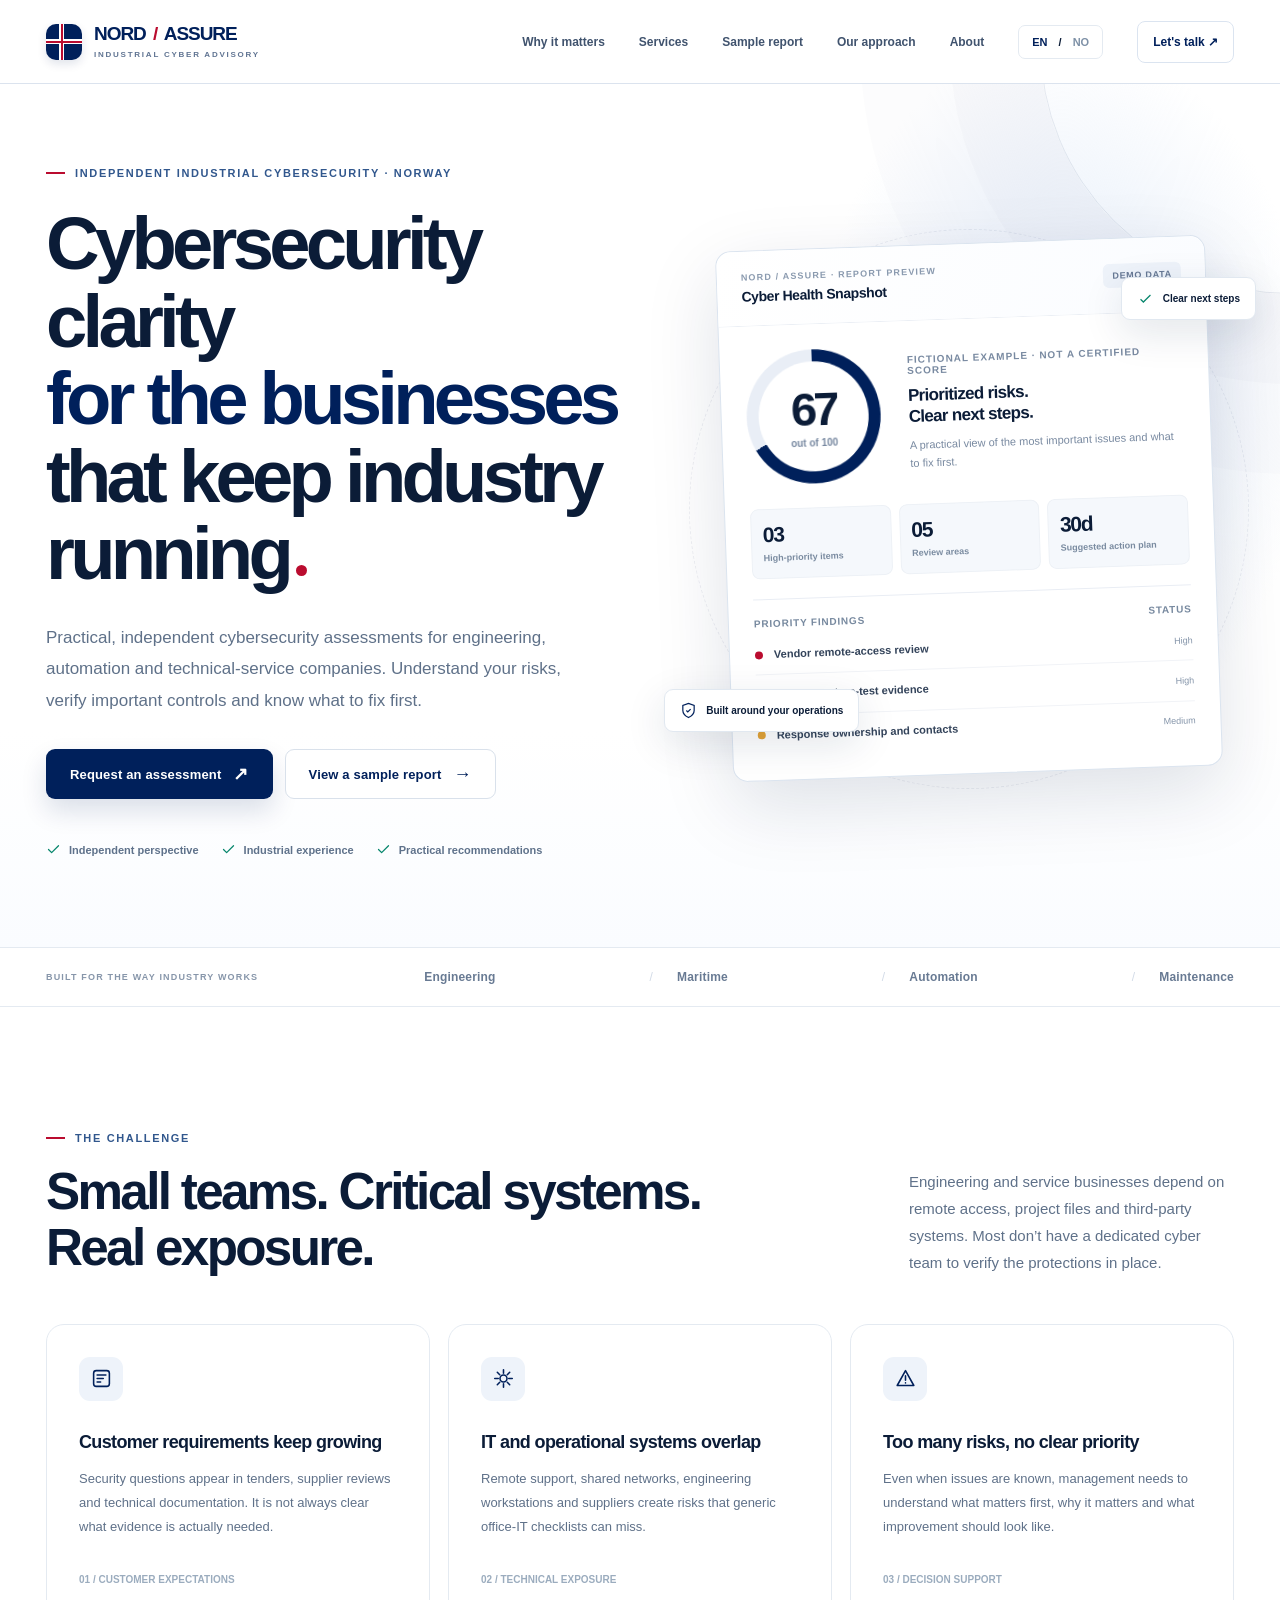
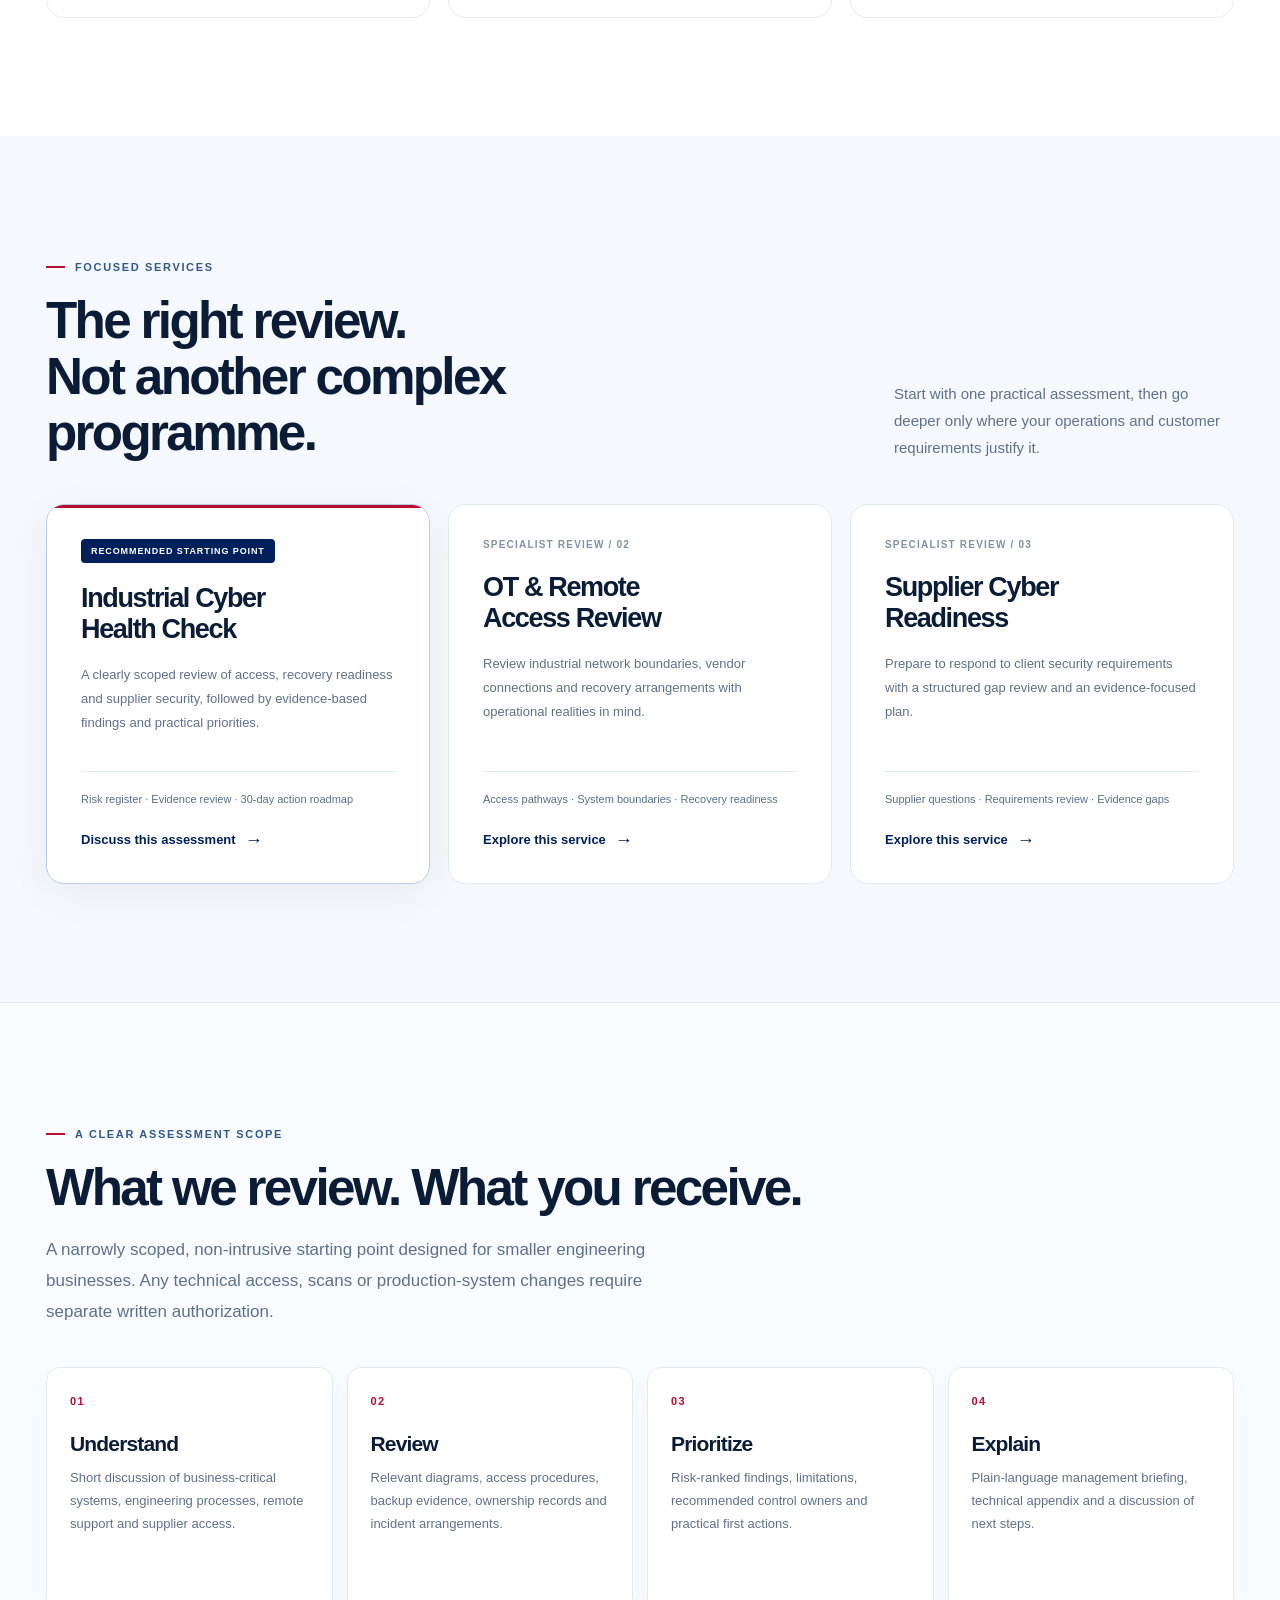
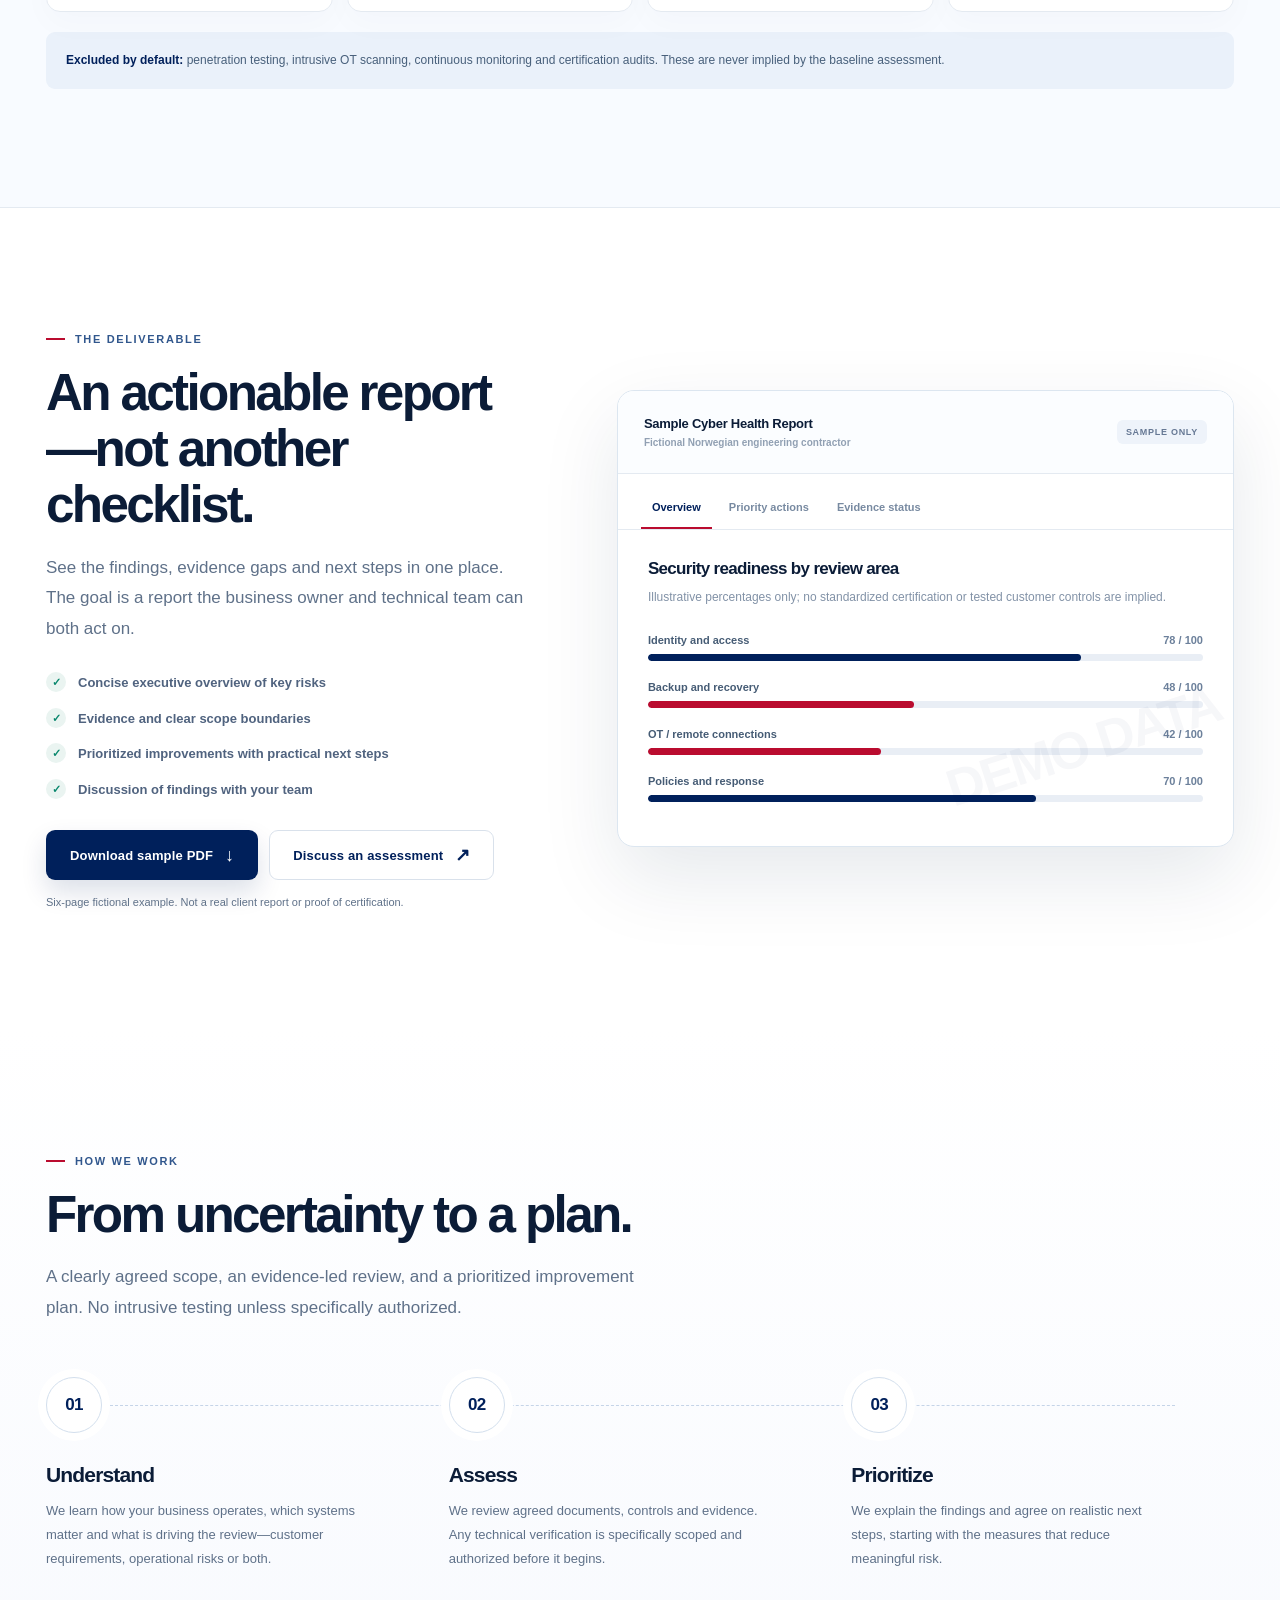
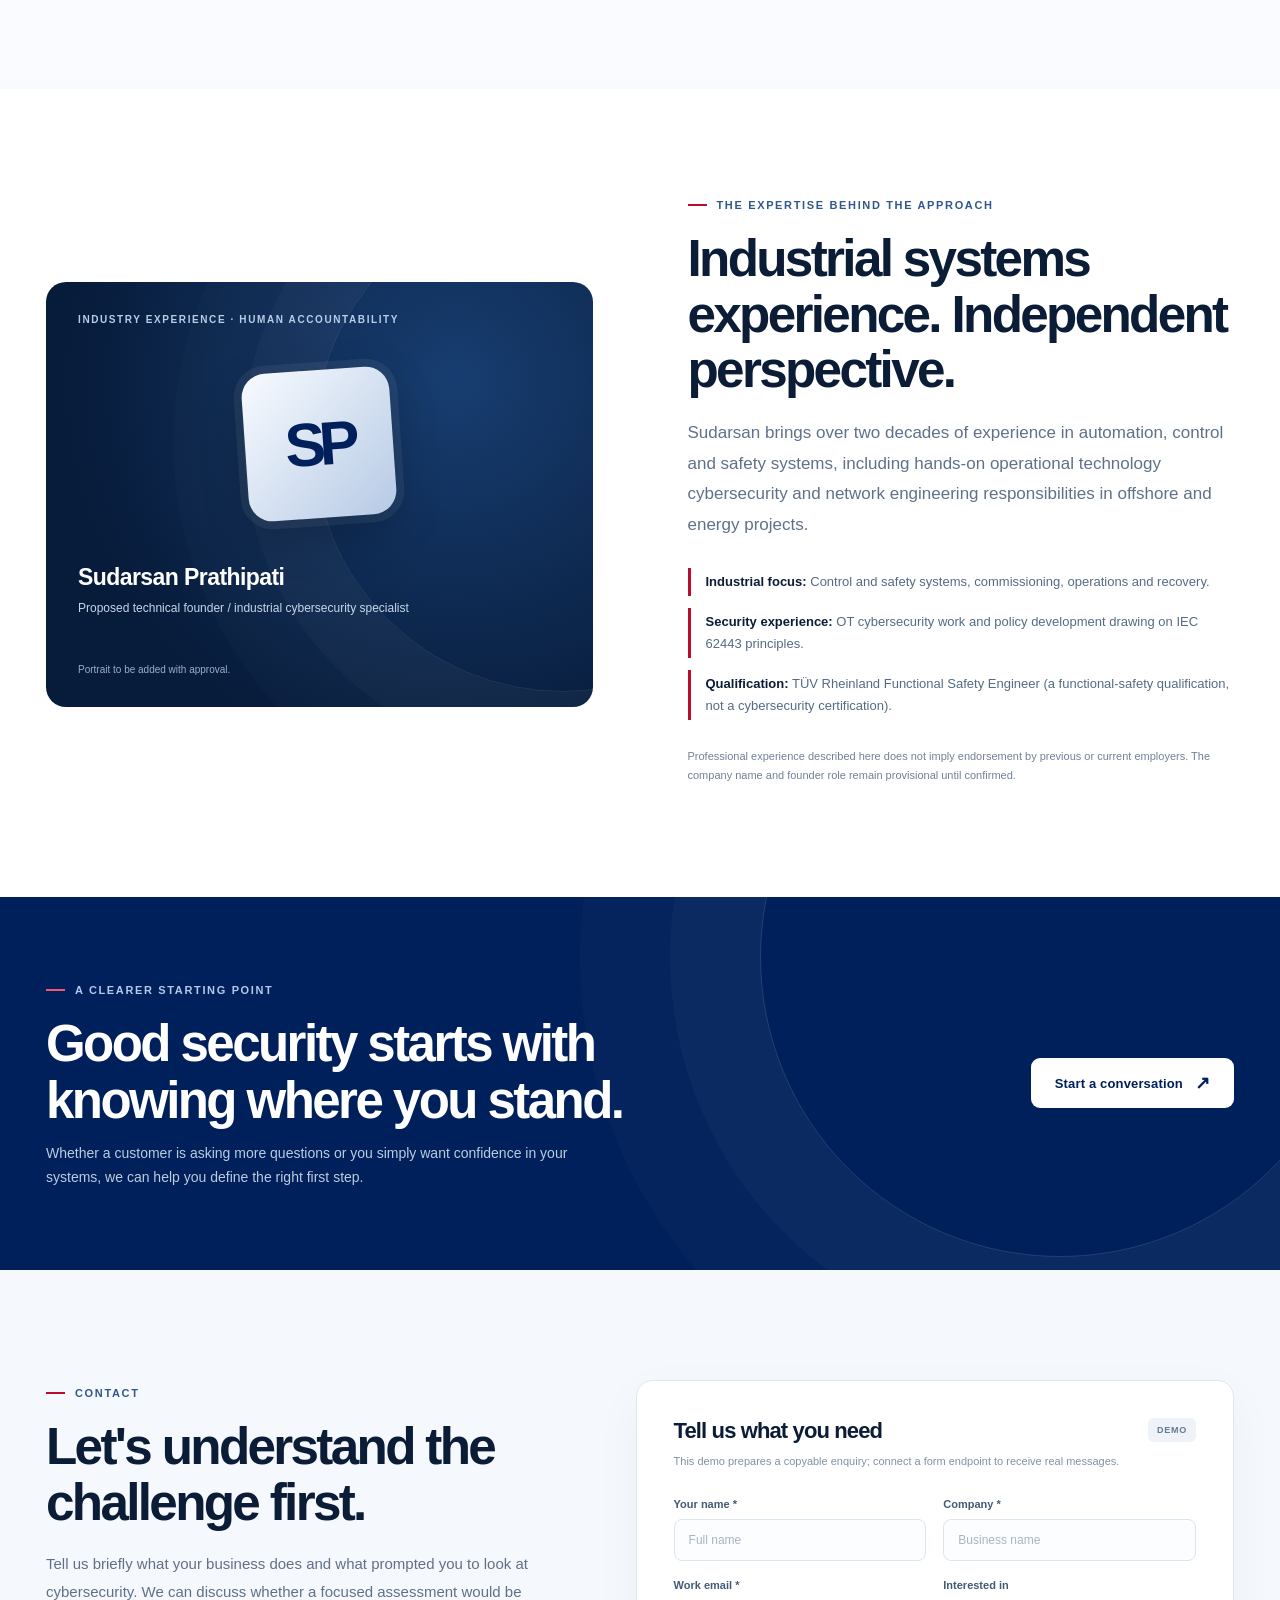
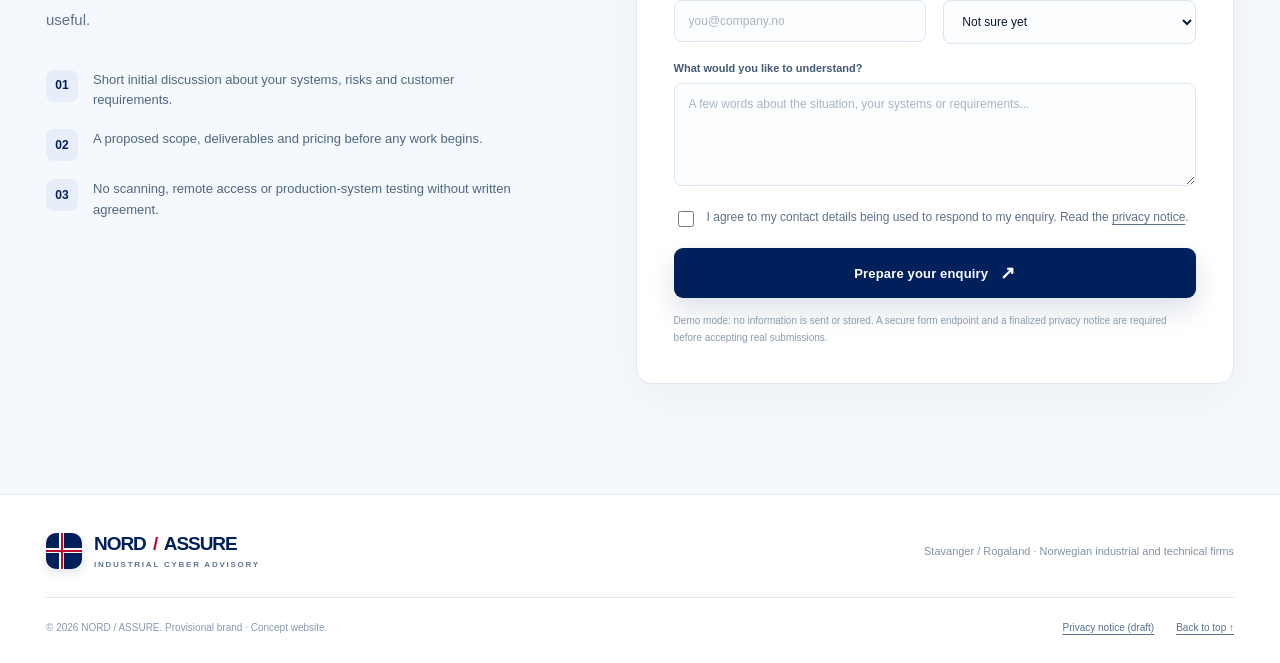
==== en/index.html @ d47e18c9 "Add privacy notice page and update index files for language support - Created a new privacy notice p" ====
<!DOCTYPE html>
<html lang="en">
<head>
  <meta charset="UTF-8" />
  <meta name="viewport" content="width=device-width, initial-scale=1.0" />
  <meta name="theme-color" content="#ffffff" />
  <meta property="og:type" content="website" />
  <meta property="og:title" content="NORD / ASSURE | Industrial cybersecurity assessments" />
  <meta name="description" content="Independent cybersecurity health assessments for engineering, automation and technical-service companies in Norway. Understand your risk and know what to improve first." />
  <title>NORD / ASSURE | Independent industrial cybersecurity assessments</title>
  <link rel="canonical" href="https://kirity.github.io/nord-assure/en/" />
  <link rel="alternate" hreflang="en" href="https://kirity.github.io/nord-assure/en/" />
  <link rel="alternate" hreflang="nb" href="https://kirity.github.io/nord-assure/no/" />
  <link rel="alternate" hreflang="x-default" href="https://kirity.github.io/nord-assure/no/" />
  <link rel="icon" type="image/svg+xml" href="../assets/icons/favicon.svg" />
  <link rel="stylesheet" href="../assets/css/styles.css" />
</head>
<body>
  <header class="site-header">
    <div class="container header-inner">
      <a class="brand" href="#top" aria-label="NORD Assure home">
        <span class="brandmark" aria-hidden="true"><i></i><b></b></span>
        <span><span class="brand-name">NORD <span class="slash">/</span> ASSURE</span><span class="brand-sub">INDUSTRIAL CYBER ADVISORY</span></span>
      </a>
      <button type="button" class="mobile-toggle" id="mobile-toggle" aria-expanded="false" aria-controls="primary-nav" aria-label="Open navigation">
        <svg viewBox="0 0 24 24" fill="none" stroke="currentColor" stroke-width="2" stroke-linecap="round"><path d="M4 7h16M4 12h16M4 17h16"/></svg>
      </button>
      <nav class="nav" id="primary-nav" aria-label="Main navigation">
        <a href="#why">Why it matters</a><a href="#services">Services</a><a href="#sample">Sample report</a><a href="#approach">Our approach</a><a href="#about">About</a><div class="language-switch" aria-label="Choose language"><a href="./" lang="en" aria-current="page">EN</a><span aria-hidden="true">/</span><a href="../no/" lang="nb">NO</a></div><a class="nav-cta" href="#contact">Let's talk <span aria-hidden="true">↗</span></a>
      </nav>
    </div>
  </header>

  <main id="top">
    <section class="hero" aria-labelledby="hero-heading">
      <div class="container hero-grid">
        <div class="hero-content">
          <span class="eyebrow">Independent industrial cybersecurity · Norway</span>
          <h1 id="hero-heading">Cybersecurity clarity<br/><span class="accent">for the businesses</span><br/>that keep industry running<span class="red-dot" aria-hidden="true"></span></h1>
          <p class="hero-lead">Practical, independent cybersecurity assessments for engineering, automation and technical-service companies. Understand your risks, verify important controls and know what to fix first.</p>
          <div class="hero-buttons">
            <a class="btn btn-primary" href="#contact">Request an assessment <span class="arrow" aria-hidden="true">↗</span></a>
            <a class="btn btn-secondary" href="#sample">View a sample report <span class="arrow" aria-hidden="true">→</span></a>
          </div>
          <div class="hero-proof">
            <span><svg viewBox="0 0 24 24" fill="none" stroke-width="2" stroke-linecap="round" stroke-linejoin="round"><path d="M20 6 9 17l-5-5"/></svg>Independent perspective</span>
            <span><svg viewBox="0 0 24 24" fill="none" stroke-width="2" stroke-linecap="round" stroke-linejoin="round"><path d="M20 6 9 17l-5-5"/></svg>Industrial experience</span>
            <span><svg viewBox="0 0 24 24" fill="none" stroke-width="2" stroke-linecap="round" stroke-linejoin="round"><path d="M20 6 9 17l-5-5"/></svg>Practical recommendations</span>
          </div>
        </div>
        <div class="hero-art" aria-label="Illustrative cybersecurity health report preview">
          <span class="orbit one" aria-hidden="true"></span><span class="orbit two" aria-hidden="true"></span>
          <div class="float-note a"><svg viewBox="0 0 24 24" fill="none" stroke="#07866c" stroke-width="1.7"><path d="m5 13 4 4L19 7"/></svg>Clear next steps</div>
          <div class="dashboard">
            <div class="dash-top"><div><small>NORD / ASSURE · REPORT PREVIEW</small><strong>Cyber Health Snapshot</strong></div><span class="demo-pill">Demo data</span></div>
            <div class="dash-body">
              <div class="dash-main">
                <div class="score-ring"><div class="score-inside"><strong>67</strong><span>out of 100</span></div></div>
                <div><div class="score-caption">Fictional example · not a certified score</div><div class="dash-title">Prioritized risks.<br/>Clear next steps.</div><p class="dash-summary">A practical view of the most important issues and what to fix first.</p></div>
              </div>
              <div class="micro-grid"><div class="micro"><strong>03</strong><span>High-priority items</span></div><div class="micro"><strong>05</strong><span>Review areas</span></div><div class="micro"><strong>30d</strong><span>Suggested action plan</span></div></div>
              <div class="risk-list"><div class="risk-head"><span>Priority findings</span><span>Status</span></div>
                <div class="risk-row"><i class="risk-indicator"></i><p>Vendor remote-access review</p><span>High</span></div>
                <div class="risk-row"><i class="risk-indicator"></i><p>Backup restore-test evidence</p><span>High</span></div>
                <div class="risk-row"><i class="risk-indicator amb"></i><p>Response ownership and contacts</p><span>Medium</span></div>
              </div>
            </div>
          </div>
          <div class="float-note b"><svg viewBox="0 0 24 24" fill="none" stroke="#00205b" stroke-width="1.7"><path d="M12 22s8-4 8-10V5l-8-3-8 3v7c0 6 8 10 8 10Z"/><path d="m9 12 2 2 4-4"/></svg>Built around your operations</div>
        </div>
      </div>
    </section>

    <div class="sector-strip" aria-label="Sectors we aim to serve"><div class="container sector-inner"><span class="sector-label">BUILT FOR THE WAY INDUSTRY WORKS</span><span class="sector">Engineering</span><span class="sector">Maritime</span><span class="sector">Automation</span><span class="sector">Maintenance</span></div></div>

    <section class="section" id="why" aria-labelledby="why-heading"><div class="container">
      <div class="problem-top reveal"><div><span class="eyebrow">The challenge</span><h2 class="section-heading" id="why-heading">Small teams. Critical systems. Real exposure.</h2></div><p class="section-copy">Engineering and service businesses depend on remote access, project files and third-party systems. Most don’t have a dedicated cyber team to verify the protections in place.</p></div>
      <div class="problem-grid">
        <article class="problem-card reveal"><span class="card-icon"><svg viewBox="0 0 24 24"><rect x="3" y="3" width="18" height="18" rx="3"/><path d="M7 8h10M7 12h7M7 16h4"/></svg></span><h3>Customer requirements keep growing</h3><p>Security questions appear in tenders, supplier reviews and technical documentation. It is not always clear what evidence is actually needed.</p><span class="num">01 / CUSTOMER EXPECTATIONS</span></article>
        <article class="problem-card reveal"><span class="card-icon"><svg viewBox="0 0 24 24"><path d="M12 2v4M12 18v4M4.9 4.9l2.8 2.8M16.3 16.3l2.8 2.8M2 12h4M18 12h4M4.9 19.1l2.8-2.8M16.3 7.7l2.8-2.8"/><circle cx="12" cy="12" r="4"/></svg></span><h3>IT and operational systems overlap</h3><p>Remote support, shared networks, engineering workstations and suppliers create risks that generic office-IT checklists can miss.</p><span class="num">02 / TECHNICAL EXPOSURE</span></article>
        <article class="problem-card reveal"><span class="card-icon"><svg viewBox="0 0 24 24"><path d="M12 3 2.5 20h19L12 3Z"/><path d="M12 9v5M12 17h.01"/></svg></span><h3>Too many risks, no clear priority</h3><p>Even when issues are known, management needs to understand what matters first, why it matters and what improvement should look like.</p><span class="num">03 / DECISION SUPPORT</span></article>
      </div>
    </div></section>

    <section class="section services-section" id="services" aria-labelledby="services-heading"><div class="container">
      <div class="services-intro reveal"><div><span class="eyebrow">Focused services</span><h2 class="section-heading" id="services-heading">The right review.<br/>Not another complex programme.</h2></div><p class="section-copy">Start with one practical assessment, then go deeper only where your operations and customer requirements justify it.</p></div>
      <div class="service-grid">
        <article class="service-card featured reveal"><span class="service-flag">Recommended starting point</span><h3>Industrial Cyber<br/>Health Check</h3><p>A clearly scoped review of access, recovery readiness and supplier security, followed by evidence-based findings and practical priorities.</p><div class="service-bottom"><div class="service-points">Risk register · Evidence review · 30-day action roadmap</div><a href="#contact" class="text-link service-link" data-service="Industrial Cyber Health Check">Discuss this assessment <span class="arrow" aria-hidden="true">→</span></a></div></article>
        <article class="service-card reveal"><span class="service-label">SPECIALIST REVIEW / 02</span><h3>OT &amp; Remote<br/>Access Review</h3><p>Review industrial network boundaries, vendor connections and recovery arrangements with operational realities in mind.</p><div class="service-bottom"><div class="service-points">Access pathways · System boundaries · Recovery readiness</div><a href="#contact" class="text-link service-link" data-service="OT & Remote Access Review">Explore this service <span class="arrow" aria-hidden="true">→</span></a></div></article>
        <article class="service-card reveal"><span class="service-label">SPECIALIST REVIEW / 03</span><h3>Supplier Cyber<br/>Readiness</h3><p>Prepare to respond to client security requirements with a structured gap review and an evidence-focused plan.</p><div class="service-bottom"><div class="service-points">Supplier questions · Requirements review · Evidence gaps</div><a href="#contact" class="text-link service-link" data-service="Supplier Cyber Readiness">Explore this service <span class="arrow" aria-hidden="true">→</span></a></div></article>
      </div>
    </div></section>


    <section class="section scope-section" id="scope" aria-labelledby="scope-heading"><div class="container">
      <div class="scope-intro reveal"><span class="eyebrow">A clear assessment scope</span><h2 class="section-heading" id="scope-heading">What we review. What you receive.</h2><p class="section-copy">A narrowly scoped, non-intrusive starting point designed for smaller engineering businesses. Any technical access, scans or production-system changes require separate written authorization.</p></div>
      <div class="scope-grid">
        <article class="scope-card reveal"><div class="scope-number">01</div><h3>Understand</h3><p>Short discussion of business-critical systems, engineering processes, remote support and supplier access.</p></article>
        <article class="scope-card reveal"><div class="scope-number">02</div><h3>Review</h3><p>Relevant diagrams, access procedures, backup evidence, ownership records and incident arrangements.</p></article>
        <article class="scope-card reveal"><div class="scope-number">03</div><h3>Prioritize</h3><p>Risk-ranked findings, limitations, recommended control owners and practical first actions.</p></article>
        <article class="scope-card reveal"><div class="scope-number">04</div><h3>Explain</h3><p>Plain-language management briefing, technical appendix and a discussion of next steps.</p></article>
      </div>
      <div class="scope-footnote"><strong>Excluded by default:</strong> penetration testing, intrusive OT scanning, continuous monitoring and certification audits. These are never implied by the baseline assessment.</div>
    </div></section>

    <section class="section report-section" id="sample" aria-labelledby="report-heading"><div class="container report-layout">
      <div class="report-copy reveal"><span class="eyebrow">The deliverable</span><h2 class="section-heading" id="report-heading">An actionable report—not another checklist.</h2><p class="section-copy">See the findings, evidence gaps and next steps in one place. The goal is a report the business owner and technical team can both act on.</p>
        <ul class="report-checks"><li>Concise executive overview of key risks</li><li>Evidence and clear scope boundaries</li><li>Prioritized improvements with practical next steps</li><li>Discussion of findings with your team</li></ul>
        <div class="report-buttons"><a class="btn btn-primary" href="../assets/downloads/sample-cyber-health-report.pdf" download>Download sample PDF <span class="arrow" aria-hidden="true">↓</span></a><a class="btn btn-secondary" href="#contact">Discuss an assessment <span class="arrow" aria-hidden="true">↗</span></a></div><p class="example-disclaimer">Six-page fictional example. Not a real client report or proof of certification.</p>
      </div>
      <div class="report-shell reveal" aria-label="Interactive sample report using fictional information">
        <div class="report-shell-top"><div><strong>Sample Cyber Health Report</strong><br/><small>Fictional Norwegian engineering contractor</small></div><span class="demo-pill">Sample only</span></div>
        <div class="report-tabs" role="tablist" aria-label="Sample report views">
          <button class="report-tab" type="button" role="tab" id="tab-overview" aria-controls="panel-overview" aria-selected="true" tabindex="0" data-tab="overview">Overview</button>
          <button class="report-tab" type="button" role="tab" id="tab-priorities" aria-controls="panel-priorities" aria-selected="false" tabindex="-1" data-tab="priorities">Priority actions</button>
          <button class="report-tab" type="button" role="tab" id="tab-evidence" aria-controls="panel-evidence" aria-selected="false" tabindex="-1" data-tab="evidence">Evidence status</button>
        </div>
        <div class="report-panel" id="panel-overview" role="tabpanel" aria-labelledby="tab-overview"><h3>Security readiness by review area</h3><p class="panel-sub">Illustrative percentages only; no standardized certification or tested customer controls are implied.</p>
          <div class="bars"><div><div class="bar-title"><span>Identity and access</span><span>78 / 100</span></div><div class="track"><div class="fill" style="--value:78%"></div></div></div><div><div class="bar-title"><span>Backup and recovery</span><span>48 / 100</span></div><div class="track"><div class="fill alert" style="--value:48%"></div></div></div><div><div class="bar-title"><span>OT / remote connections</span><span>42 / 100</span></div><div class="track"><div class="fill alert" style="--value:42%"></div></div></div><div><div class="bar-title"><span>Policies and response</span><span>70 / 100</span></div><div class="track"><div class="fill" style="--value:70%"></div></div></div></div>
        </div>
        <div class="report-panel" id="panel-priorities" role="tabpanel" aria-labelledby="tab-priorities" hidden><h3>Priority improvements</h3><p class="panel-sub">Example of how findings can translate into manageable actions.</p><div class="priority-list"><div class="priority"><span class="tag">HIGH</span><div><strong>Review and restrict third-party remote access</strong><p>Confirm who can connect, how access is approved, and how it is disabled after work.</p></div></div><div class="priority"><span class="tag">HIGH</span><div><strong>Evidence an actual recovery test</strong><p>Schedule a restore exercise for a critical system and document the result.</p></div></div><div class="priority"><span class="tag medium">MEDIUM</span><div><strong>Assign incident-response responsibilities</strong><p>Document a clear escalation path and key contacts.</p></div></div></div></div>
        <div class="report-panel" id="panel-evidence" role="tabpanel" aria-labelledby="tab-evidence" hidden><h3>Evidence and verification</h3><p class="panel-sub">Distinguish documented procedures from evidence that a control works.</p><div class="evidence-item"><span>Remote access approval record</span><span class="state">Needs review</span></div><div class="evidence-item"><span>Backup policy document</span><span class="state ok">Provided</span></div><div class="evidence-item"><span>Latest restore-test record</span><span class="state">Not evidenced</span></div><div class="evidence-item"><span>Incident contact list</span><span class="state ok">Provided</span></div></div>
      </div>
    </div></section>

    <section class="section process-section" id="approach" aria-labelledby="approach-heading"><div class="container"><div class="process-head reveal"><span class="eyebrow">How we work</span><h2 class="section-heading" id="approach-heading">From uncertainty to a plan.</h2><p class="section-copy">A clearly agreed scope, an evidence-led review, and a prioritized improvement plan. No intrusive testing unless specifically authorized.</p></div>
      <div class="process-grid"><div class="step reveal"><div class="step-number">01</div><h3>Understand</h3><p>We learn how your business operates, which systems matter and what is driving the review—customer requirements, operational risks or both.</p></div><div class="step reveal"><div class="step-number">02</div><h3>Assess</h3><p>We review agreed documents, controls and evidence. Any technical verification is specifically scoped and authorized before it begins.</p></div><div class="step reveal"><div class="step-number">03</div><h3>Prioritize</h3><p>We explain the findings and agree on realistic next steps, starting with the measures that reduce meaningful risk.</p></div></div>
    </div></section>

    <section class="section about-section" id="about" aria-labelledby="about-heading"><div class="container about-layout">
      <div class="founder-visual reveal">
        <div class="founder-topline">INDUSTRY EXPERIENCE · HUMAN ACCOUNTABILITY</div>
        <div class="founder-avatar" role="img" aria-label="Founder photo placeholder; actual photo not yet published"><span>SP</span></div>
        <div class="founder-id"><strong>Sudarsan Prathipati</strong><span>Proposed technical founder / industrial cybersecurity specialist</span></div>
        <p class="founder-photo-note">Portrait to be added with approval.</p>
      </div>
      <div class="about-content reveal"><span class="eyebrow">The expertise behind the approach</span>
        <h2 class="section-heading" id="about-heading">Industrial systems experience. Independent perspective.</h2>
        <p class="section-copy">Sudarsan brings over two decades of experience in automation, control and safety systems, including hands-on operational technology cybersecurity and network engineering responsibilities in offshore and energy projects.</p>
        <ul class="founder-facts">
          <li><strong>Industrial focus:</strong> Control and safety systems, commissioning, operations and recovery.</li>
          <li><strong>Security experience:</strong> OT cybersecurity work and policy development drawing on IEC 62443 principles.</li>
          <li><strong>Qualification:</strong> TÜV Rheinland Functional Safety Engineer (a functional-safety qualification, not a cybersecurity certification).</li>
        </ul>
        <p class="founder-disclaimer">Professional experience described here does not imply endorsement by previous or current employers. The company name and founder role remain provisional until confirmed.</p>
      </div>
    </div></section>

    <section class="cta-section"><div class="container cta-inner"><div><span class="eyebrow">A clearer starting point</span><h2>Good security starts with knowing where you stand.</h2><p>Whether a customer is asking more questions or you simply want confidence in your systems, we can help you define the right first step.</p></div><a class="btn btn-light" href="#contact">Start a conversation <span class="arrow" aria-hidden="true">↗</span></a></div></section>

    <section class="contact-section" id="contact" aria-labelledby="contact-heading"><div class="container contact-layout"><div class="contact-copy reveal"><span class="eyebrow">Contact</span><h2 class="section-heading" id="contact-heading">Let's understand the challenge first.</h2><p>Tell us briefly what your business does and what prompted you to look at cybersecurity. We can discuss whether a focused assessment would be useful.</p><div class="contact-points"><div class="contact-point"><b>01</b><span>Short initial discussion about your systems, risks and customer requirements.</span></div><div class="contact-point"><b>02</b><span>A proposed scope, deliverables and pricing before any work begins.</span></div><div class="contact-point"><b>03</b><span>No scanning, remote access or production-system testing without written agreement.</span></div></div></div>
      <form class="contact-card reveal" id="contact-form" method="post" novalidate><div class="form-top"><div><h3>Tell us what you need</h3><p id="contact-form-status">This demo prepares a copyable enquiry; connect a form endpoint to receive real messages.</p></div><span class="demo-pill" id="form-mode-pill">Demo</span></div>
        <div class="field-grid"><div class="field"><label for="name">Your name *</label><input id="name" name="name" placeholder="Full name" required autocomplete="name" /></div><div class="field"><label for="company">Company *</label><input id="company" name="company" placeholder="Business name" required autocomplete="organization" /></div></div>
        <div class="field-grid"><div class="field"><label for="email">Work email *</label><input id="email" type="email" name="email" placeholder="you@company.no" required autocomplete="email" /></div><div class="field"><label for="service">Interested in</label><select name="service" id="service"><option value="General cybersecurity discussion">Not sure yet</option><option value="Industrial Cyber Health Check">Cyber Health Check</option><option value="OT & Remote Access Review">OT &amp; Remote Access Review</option><option value="Supplier Cyber Readiness">Supplier Cyber Readiness</option></select></div></div>
        <div class="field"><label for="message">What would you like to understand?</label><textarea id="message" name="message" placeholder="A few words about the situation, your systems or requirements..."></textarea></div>
        <div class="consent-field"><label><input type="checkbox" id="privacy-consent" required /> <span>I agree to my contact details being used to respond to my enquiry. Read the <a href="privacy.html">privacy notice</a>.</span></label></div><div id="form-feedback" class="form-feedback" role="status" aria-live="polite"></div>
        <button class="btn btn-primary form-submit" type="submit"><span id="submit-label">Prepare your enquiry</span> <span class="arrow" aria-hidden="true">↗</span></button>
        <p class="form-note">Demo mode: no information is sent or stored. A secure form endpoint and a finalized privacy notice are required before accepting real submissions.</p>
      </form>
    </div></section>
  </main>

  <footer><div class="container"><div class="footer-top"><a class="brand" href="#top"><span class="brandmark" aria-hidden="true"><i></i><b></b></span><span><span class="brand-name">NORD <span class="slash">/</span> ASSURE</span><span class="brand-sub">INDUSTRIAL CYBER ADVISORY</span></span></a><p>Stavanger / Rogaland · Norwegian industrial and technical firms</p></div><div class="footer-bottom"><span>© <span id="year">2026</span> NORD / ASSURE. Provisional brand · Concept website.</span><div class="footer-links"><a href="privacy.html">Privacy notice (draft)</a><a href="#top">Back to top ↑</a></div></div></div></footer>

  <div class="modal-backdrop" id="enquiry-modal" role="presentation"><div class="modal-card" role="dialog" aria-modal="true" aria-labelledby="modal-title"><button class="modal-close" id="modal-close" type="button" aria-label="Close dialog">×</button><span class="eyebrow">Your enquiry draft</span><h2 id="modal-title">Ready to copy</h2><p>Because this is a website prototype, no message has been sent. Copy the text below and email it to your future business address. A real enquiry service can be connected using the project configuration file.</p><textarea id="enquiry-text" readonly aria-label="Generated enquiry message"></textarea><div class="modal-actions"><button class="btn btn-secondary" type="button" id="cancel-modal">Close</button><button class="btn btn-primary" type="button" id="copy-enquiry">Copy message <span class="arrow" aria-hidden="true">↗</span></button></div></div></div>
  <div class="toast" id="toast" role="status" aria-live="polite"></div>
  <script src="../assets/js/config.js"></script>
  <script src="../assets/js/main.js" defer></script>
</body>
</html>
---- assets/css/styles.css ----
/* NORD / ASSURE — extracted from v2, refined for v3 */
:root {
    --navy: #00205b;
    --navy-dark: #071b3a;
    --red: #ba0c2f;
    --red-soft: #fbeaf0;
    --ink: #0b1c37;
    --muted: #5f7189;
    --line: #e4eaf1;
    --wash: #f5f8fc;
    --blue-wash: #eaf1fa;
    --white: #fff;
    --green: #07866c;
    --display: "Avenir Next", "Segoe UI", "Helvetica Neue", Arial, sans-serif;
    --body: "Inter", "Segoe UI", Helvetica, Arial, sans-serif;
    --radius: 18px;
    --shadow: 0 22px 60px rgba(17,44,80,.08);
  }
  *, *::before, *::after {box-sizing:border-box}
  html {scroll-behavior:smooth;scroll-padding-top:90px}
  body {margin:0;background:var(--white);color:var(--ink);font-family:var(--body);-webkit-font-smoothing:antialiased}
  body.modal-open {overflow:hidden}
  button,input,select,textarea {font:inherit}
  button {cursor:pointer}
  a {color:inherit;text-decoration:none}
  img,svg {display:block;max-width:100%}
  .container {width:min(1188px,calc(100% - 64px));margin-inline:auto}
  .sr-only {position:absolute;width:1px;height:1px;padding:0;margin:-1px;overflow:hidden;clip:rect(0,0,0,0);white-space:nowrap;border:0}
  :focus-visible {outline:3px solid #e74d68;outline-offset:4px}
  .eyebrow {display:inline-flex;align-items:center;gap:10px;font-size:11px;letter-spacing:.15em;font-weight:800;text-transform:uppercase;color:#31578d}
  .eyebrow::before {content:"";width:19px;height:2px;background:var(--red);display:inline-block}
  .section-heading {font-family:var(--display);font-weight:760;font-size:clamp(36px,4vw,55px);letter-spacing:-.052em;line-height:1.09;margin:20px 0}
  .section-copy {max-width:620px;font-size:17px;line-height:1.8;color:var(--muted);margin:0}
  .btn {border:1px solid transparent;display:inline-flex;gap:12px;align-items:center;justify-content:center;padding:15px 23px;border-radius:9px;font-size:13px;font-weight:750;letter-spacing:.012em;min-height:50px;transition:transform .2s ease,box-shadow .2s ease,background .2s ease,border-color .2s ease;white-space:nowrap}
  .btn:hover {transform:translateY(-2px)}
  .btn-primary {background:var(--navy);color:white;box-shadow:0 12px 26px rgba(0,32,91,.14)}
  .btn-primary:hover {background:#123b7b;box-shadow:0 15px 34px rgba(0,32,91,.22)}
  .btn-secondary {background:white;border-color:#d9e1eb;color:var(--navy)}
  .btn-secondary:hover {border-color:#98acc7;background:#f9fbff}
  .btn-light {background:white;color:var(--navy)}
  .arrow {font-size:18px;line-height:1;transition:transform .2s}
  .btn:hover .arrow,.text-link:hover .arrow {transform:translateX(3px)}
  .text-link {font-weight:750;color:var(--navy);font-size:13px;display:inline-flex;gap:9px;align-items:center}
  .site-header {position:sticky;top:0;background:rgba(255,255,255,.93);backdrop-filter:blur(18px);-webkit-backdrop-filter:blur(18px);z-index:80;border-bottom:1px solid rgba(210,221,234,.8)}
  .header-inner {min-height:83px;display:flex;justify-content:space-between;align-items:center;gap:24px}
  .brand {display:inline-flex;gap:12px;align-items:center;flex-shrink:0}
  .brandmark {width:36px;height:36px;border-radius:10px;background:var(--navy);position:relative;overflow:hidden;box-shadow:0 4px 10px rgba(0,32,91,.12)}
  .brandmark:before {content:"";position:absolute;background:white;width:5px;top:0;bottom:0;left:13px}
  .brandmark:after {content:"";position:absolute;background:white;height:5px;left:0;right:0;top:15px}
  .brandmark i {position:absolute;background:var(--red);z-index:1;left:15px;top:0;bottom:0;width:2px}
  .brandmark b {position:absolute;background:var(--red);z-index:1;top:17px;left:0;right:0;height:2px}
  .brand-name {font-family:var(--display);font-size:19px;font-weight:850;letter-spacing:-.055em;color:var(--navy);line-height:1}
  .brand-name .slash {color:var(--red);margin:0 3px}
  .brand-sub {display:block;font-size:8px;letter-spacing:.22em;color:#607492;font-weight:800;margin-top:6px}
  .nav {display:flex;align-items:center;gap:34px}
  .nav a {font-size:12px;font-weight:700;color:#40536e;transition:color .2s}
  .nav a:hover {color:var(--red)}
  .nav .nav-cta {color:var(--navy);font-weight:800;border:1px solid #dbe4f0;border-radius:8px;padding:13px 15px}
  .nav .nav-cta:hover {border-color:var(--navy);color:var(--navy)}
  .mobile-toggle {display:none;border:1px solid #dde6f0;width:44px;height:44px;border-radius:9px;background:white;align-items:center;justify-content:center;color:var(--navy)}
  .mobile-toggle svg {width:22px;height:22px}
  .hero {background:radial-gradient(closest-side at 83% 36%, #edf3fb 0,rgba(237,243,251,.75) 65%,transparent 115%), linear-gradient(180deg,#fff 0%,#fff 75%,#fafcff 100%);position:relative;overflow:hidden;border-bottom:1px solid var(--line)}
  .hero::before {position:absolute;content:"";height:500px;width:500px;right:-260px;top:-290px;border:1px solid rgba(0,32,91,.09);border-radius:50%;box-shadow:0 0 0 90px rgba(0,32,91,.014),0 0 0 180px rgba(0,32,91,.012);pointer-events:none}
  .hero-grid {min-height:685px;display:grid;grid-template-columns:1.08fr .92fr;align-items:center;gap:34px;padding:76px 0 90px}
  .hero .eyebrow {margin-bottom:26px}
  .hero h1 {font-family:var(--display);font-weight:800;letter-spacing:-.064em;line-height:1.045;font-size:clamp(54px,5.8vw,84px);margin:0 0 29px;max-width:690px}
  .hero h1 .accent {color:var(--navy)}
  .red-dot {display:inline-block;width:11px;height:11px;background:var(--red);border-radius:50%;margin-left:7px;transform:translateY(-3px)}
  .hero-lead {max-width:545px;font-size:17px;line-height:1.85;color:var(--muted);margin:0 0 33px}
  .hero-buttons {display:flex;gap:12px;align-items:center;flex-wrap:wrap}
  .hero-proof {display:flex;align-items:center;gap:22px;margin-top:43px;flex-wrap:wrap}
  .hero-proof span {font-size:11px;font-weight:730;color:#5f728b;display:inline-flex;gap:8px;align-items:center}
  .hero-proof svg {width:15px;height:15px;stroke:var(--green)}
  .hero-art {position:relative;min-height:530px;display:grid;place-items:center;perspective:1000px}
  .orbit {position:absolute;border-radius:50%;border:1px solid rgba(0,32,91,.11);pointer-events:none}
  .orbit.one {width:450px;height:450px;animation:turn 32s linear infinite}
  .orbit.two {width:560px;height:560px;border-style:dashed;border-color:rgba(0,32,91,.07);animation:turn 50s linear infinite reverse}
  .orbit.one::before,.orbit.two::after {content:"";display:block;background:var(--red);height:9px;width:9px;position:absolute;top:56px;left:68px;border:3px solid white;box-sizing:content-box;border-radius:50%;box-shadow:0 0 0 2px rgba(186,12,47,.1)}
  .orbit.two::after {top:auto;left:auto;bottom:49px;right:49px;background:var(--navy)}
  @keyframes turn {to {transform:rotate(360deg)}}
  .dashboard {position:relative;z-index:2;width:min(100%,490px);border:1px solid #dbe4ef;background:#fff;box-shadow:0 25px 75px rgba(0,28,72,.13),0 1px 0 #fff inset;border-radius:15px;transform:rotate(-2deg);animation:floaty 8s ease-in-out infinite;overflow:visible}
  @keyframes floaty {0%,100% {transform:translateY(0) rotate(-2deg)} 50% {transform:translateY(-10px) rotate(-1deg)}}
  .dash-top {padding:21px 24px;display:flex;justify-content:space-between;align-items:center;border-bottom:1px solid #ebeff5;background:linear-gradient(110deg,#fff,#fafcff);border-radius:15px 15px 0 0}
  .dash-top small,.dash-top strong {display:block}
  .dash-top small {font-size:9px;letter-spacing:.13em;color:#8a9aaf;font-weight:850;margin-bottom:6px}
  .dash-top strong {font-size:14px;letter-spacing:-.03em}
  .demo-pill {font-size:9px;text-transform:uppercase;letter-spacing:.08em;font-weight:850;color:#667894;background:#eef3fa;padding:7px 9px;border-radius:6px}
  .dash-body {padding:25px}
  .dash-main {display:grid;grid-template-columns:142px 1fr;gap:20px;align-items:center}
  .score-ring {height:134px;width:134px;border-radius:50%;background:conic-gradient(var(--navy) 0 67%,#e9eef6 67% 100%);display:grid;place-items:center;position:relative;animation:revealRing 1.4s ease-out both}
  .score-ring::before {content:"";position:absolute;inset:12px;background:white;border-radius:50%}
  .score-inside {position:relative;text-align:center}
  .score-inside strong {font:800 47px/1 var(--display);letter-spacing:-.075em}
  .score-inside span {display:block;font-size:10px;color:#7788a0;font-weight:700;margin-top:5px}
  .score-caption {font-size:10px;text-transform:uppercase;letter-spacing:.1em;color:#798aa1;font-weight:850}
  .dash-title {font-size:17px;font-weight:850;letter-spacing:-.04em;line-height:1.25;margin:9px 0}
  .dash-summary {font-size:11px;line-height:1.65;color:#7889a0;margin:0}
  .micro-grid {display:grid;grid-template-columns:repeat(3,1fr);gap:8px;margin-top:24px}
  .micro {border-radius:8px;padding:13px 11px;background:#f5f8fc;border:1px solid #edf1f6;min-height:70px}
  .micro strong {display:block;font-size:21px;letter-spacing:-.06em;margin-bottom:5px}
  .micro span {display:block;color:#7a8ba0;font-weight:750;font-size:9px;line-height:1.4}
  .risk-list {border-top:1px solid #e9edf4;margin-top:20px;padding-top:18px}
  .risk-head {display:flex;justify-content:space-between;font-size:10px;color:#77899f;font-weight:800;letter-spacing:.08em;text-transform:uppercase;margin-bottom:6px}
  .risk-row {display:flex;align-items:center;gap:11px;border-bottom:1px solid #f1f3f7;padding:12px 0}
  .risk-row:last-child {border:0}
  .risk-indicator {height:8px;width:8px;background:var(--red);border-radius:50%;flex-shrink:0}
  .risk-indicator.amb {background:#e3a336}
  .risk-row p {font-size:11px;color:#33435a;margin:0;line-height:1.4;flex:1;font-weight:660}
  .risk-row span {font-size:9px;color:#8494a9}
  .float-note {position:absolute;z-index:4;background:white;border:1px solid #e1e8f0;box-shadow:0 12px 40px rgba(13,40,77,.12);border-radius:9px;padding:12px 15px;font-size:10px;display:flex;gap:9px;align-items:center;font-weight:800;white-space:nowrap;animation:floatNote 6s ease-in-out infinite}
  .float-note svg {width:17px;height:17px}
  .float-note.a {top:34px;right:-22px;animation-delay:-2s}
  .float-note.b {bottom:42px;left:-39px;animation-delay:-1s}
  @keyframes floatNote {0%,100%{transform:translateY(0)}50%{transform:translateY(-9px)}}
  .sector-strip {border-bottom:1px solid var(--line);background:#fff;padding:22px 0}
  .sector-inner {display:flex;justify-content:space-between;align-items:center;gap:14px;flex-wrap:wrap}
  .sector-label {font-size:9px;letter-spacing:.13em;font-weight:850;color:#8796aa;white-space:nowrap;margin-right:12px}
  .sector {font-size:12px;font-weight:800;color:#687a93;letter-spacing:.015em}
  .sector + .sector:before {content:"/";color:#d2dbe7;margin-right:24px;font-weight:400}
  .section {padding:118px 0}
  .problem-top {display:flex;justify-content:space-between;gap:35px;align-items:end;margin-bottom:48px}
  .problem-top .section-heading {max-width:740px;margin-bottom:0}
  .problem-top .section-copy {max-width:325px;font-size:15px}
  .problem-grid {display:grid;grid-template-columns:repeat(3,1fr);gap:18px}
  .problem-card {border:1px solid var(--line);border-radius:var(--radius);padding:32px;background:#fff;transition:transform .25s,border-color .25s,box-shadow .25s}
  .problem-card:hover {transform:translateY(-5px);border-color:#bdd0e9;box-shadow:var(--shadow)}
  .card-icon {height:44px;width:44px;border-radius:11px;background:#eef3fa;display:grid;place-items:center;margin-bottom:29px;color:var(--navy)}
  .card-icon svg {height:21px;width:21px;stroke:currentColor;stroke-width:1.8;fill:none;stroke-linecap:round;stroke-linejoin:round}
  .problem-card h3 {font-size:18px;letter-spacing:-.035em;line-height:1.35;margin:0 0 13px}
  .problem-card p {color:var(--muted);font-size:13px;line-height:1.85;margin:0}
  .problem-card .num {display:block;font-size:10px;color:#9bacbe;font-weight:850;margin-top:35px}
  .services-section {background:var(--wash)}
  .services-intro {display:flex;justify-content:space-between;gap:35px;align-items:end;margin-bottom:43px}
  .services-intro .section-heading {max-width:700px;margin-bottom:0}
  .services-intro .section-copy {font-size:15px;max-width:340px}
  .service-grid {display:grid;grid-template-columns:repeat(3,1fr);gap:18px}
  .service-card {background:#fff;border:1px solid #e2e9f1;border-radius:var(--radius);padding:34px;min-height:380px;display:flex;flex-direction:column;position:relative;overflow:hidden;transition:transform .25s,box-shadow .25s}
  .service-card:hover {transform:translateY(-5px);box-shadow:var(--shadow)}
  .service-card.featured {border-color:#bacbe4;box-shadow:0 10px 42px rgba(0,32,91,.055)}
  .service-card.featured:before {content:"";position:absolute;top:0;left:0;right:0;height:3px;background:var(--red)}
  .service-flag {font-size:9px;color:#fff;background:var(--navy);letter-spacing:.1em;font-weight:850;align-self:start;border-radius:4px;padding:7px 10px;margin-bottom:20px;text-transform:uppercase}
  .service-label {font-weight:900;font-size:10px;letter-spacing:.12em;color:#8191a6;margin-bottom:22px}
  .service-card h3 {font-family:var(--display);font-size:27px;letter-spacing:-.05em;line-height:1.18;margin:0 0 17px}
  .service-card p {font-size:13px;color:var(--muted);line-height:1.85;margin:0}
  .service-card .service-bottom {margin-top:auto;padding-top:31px}
  .service-card .service-points {font-size:11px;color:#59708b;padding-top:18px;border-top:1px solid var(--line);line-height:1.8;margin-bottom:20px}
  .report-section {overflow:hidden}
  .report-layout {display:grid;grid-template-columns:.88fr 1.12fr;gap:86px;align-items:center}
  .report-copy .section-copy {margin-bottom:28px}
  .report-checks {display:grid;gap:14px;margin:0 0 30px;padding:0;list-style:none}
  .report-checks li {display:flex;gap:12px;align-items:start;font-size:13px;color:#50637f;line-height:1.65;font-weight:600}
  .report-checks li::before {content:"✓";background:#eaf4f1;color:var(--green);border-radius:50%;font-size:11px;line-height:20px;width:20px;height:20px;text-align:center;flex-shrink:0}
  .report-shell {border:1px solid #dce6f0;border-radius:17px;background:#fff;box-shadow:0 30px 80px rgba(11,36,72,.1);overflow:hidden;position:relative}
  .report-shell::after {content:"DEMO DATA";color:rgba(0,32,91,.035);font-weight:900;font-size:52px;letter-spacing:-.05em;position:absolute;right:8px;bottom:70px;transform:rotate(-18deg);pointer-events:none}
  .report-shell-top {display:flex;align-items:center;justify-content:space-between;gap:10px;padding:23px 26px;border-bottom:1px solid var(--line);background:#fbfdff}
  .report-shell-top strong {font-size:13px;letter-spacing:-.02em}
  .report-shell-top small {font-size:10px;font-weight:750;color:#91a0b3}
  .report-tabs {display:flex;gap:6px;padding:17px 23px 0;border-bottom:1px solid var(--line);overflow:auto}
  .report-tab {background:none;border:none;border-bottom:2px solid transparent;color:#788aa1;white-space:nowrap;font-weight:750;font-size:11px;padding:10px 11px 14px;transition:color .2s}
  .report-tab[aria-selected="true"] {border-color:var(--red);color:var(--navy)}
  .report-panel {padding:29px 30px 34px;min-height:316px}
  .report-panel[hidden] {display:none}
  .report-panel h3 {font-size:17px;letter-spacing:-.04em;margin:0 0 8px}
  .report-panel .panel-sub {font-size:12px;line-height:1.7;color:#8292a7;margin:0 0 26px}
  .bars {display:grid;gap:20px}
  .bar-title {display:flex;justify-content:space-between;font-size:11px;font-weight:750;color:#465c75;margin-bottom:8px}
  .bar-title span:last-child {color:#6c809b}
  .track {height:7px;background:#e9eef5;border-radius:10px;overflow:hidden}
  .track .fill {height:100%;border-radius:10px;background:var(--navy);width:var(--value);transition:width 1s}
  .track .fill.alert {background:var(--red)}
  .priority-list {display:grid;gap:11px}
  .priority {display:flex;gap:13px;align-items:start;border:1px solid #e9eef4;border-radius:9px;padding:13px}
  .priority .tag {font-size:9px;font-weight:900;background:#fde8ee;color:var(--red);border-radius:4px;padding:6px 8px;white-space:nowrap}
  .priority .tag.medium {background:#fff3e2;color:#9b6517}
  .priority strong {display:block;font-size:11px;color:#29415f;margin-bottom:5px}
  .priority p {margin:0;font-size:10px;line-height:1.5;color:#7b8da3}
  .evidence-item {display:grid;grid-template-columns:1fr auto;gap:12px;padding:16px 0;border-bottom:1px solid #edf1f6;font-size:11px;color:#425b7b;font-weight:700}
  .evidence-item:last-child {border:0}
  .evidence-item .state {font-size:10px;font-weight:800;color:#b76b24}
  .evidence-item .state.ok {color:var(--green)}
  .process-section {background:linear-gradient(180deg,#fff 0%,#f8fafe 100%)}
  .process-head {max-width:750px;margin-bottom:53px}
  .process-grid {display:grid;grid-template-columns:repeat(3,1fr);gap:20px;position:relative}
  .process-grid::before {content:"";position:absolute;left:5%;right:5%;top:28px;border-top:1px dashed #c5d4e8}
  .step {position:relative;padding-right:22px}
  .step-number {position:relative;z-index:2;display:grid;place-items:center;height:56px;width:56px;border:1px solid #d3dfed;border-radius:50%;background:#fff;font-size:17px;font-weight:850;letter-spacing:-.04em;color:var(--navy);box-shadow:0 0 0 8px #fff;margin-bottom:30px}
  .step h3 {margin:0 0 12px;font-size:21px;letter-spacing:-.04em}
  .step p {font-size:13px;line-height:1.85;color:var(--muted);max-width:310px;margin:0}
  .about-section {padding-top:103px;padding-bottom:100px}
  .about-layout {display:grid;grid-template-columns:1fr 1fr;gap:95px;align-items:center}
  .about-visual {border-radius:20px;background:var(--navy-dark);color:#fff;min-height:390px;padding:45px;overflow:hidden;position:relative}
  .about-visual:before {content:"";position:absolute;width:450px;height:450px;border:1px solid rgba(255,255,255,.11);border-radius:50%;right:-145px;bottom:-255px;box-shadow:0 0 0 65px rgba(255,255,255,.026),0 0 0 140px rgba(255,255,255,.019)}
  .about-visual:after {content:"";position:absolute;width:180px;height:180px;border:1px solid rgba(255,255,255,.13);transform:rotate(40deg);right:55px;top:95px}
  .about-small {font-size:10px;font-weight:800;letter-spacing:.16em;color:#a9c2e7;position:relative;z-index:1}
  .about-big {font-size:clamp(53px,6vw,78px);line-height:1;letter-spacing:-.07em;font-weight:820;font-family:var(--display);position:relative;z-index:1;margin:90px 0 15px}
  .about-bottom {position:relative;z-index:1;font-size:13px;color:#b8cbe5;max-width:330px;line-height:1.65}
  .about-content .section-copy {margin-bottom:25px}
  .about-content .about-rule {border-top:1px solid var(--line);padding-top:19px;font-size:13px;color:#546983;line-height:1.7}
  .about-content .about-rule strong {color:var(--ink)}
  .cta-section {background:var(--navy);color:#fff;padding:80px 0;position:relative;overflow:hidden}
  .cta-section:after {content:"";position:absolute;right:-80px;top:-240px;width:600px;height:600px;border-radius:50%;border:1px solid rgba(255,255,255,.14);box-shadow:0 0 0 90px rgba(255,255,255,.028),0 0 0 180px rgba(255,255,255,.018);pointer-events:none}
  .cta-inner {position:relative;z-index:1;display:flex;justify-content:space-between;align-items:center;gap:32px}
  .cta-inner .eyebrow {color:#b4caec}
  .cta-inner .eyebrow::before {background:#f35771}
  .cta-inner h2 {font:770 clamp(35px,4vw,51px)/1.12 var(--display);letter-spacing:-.05em;max-width:690px;margin:19px 0 12px}
  .cta-inner p {font-size:14px;color:#baccdf;line-height:1.75;margin:0;max-width:570px}
  .contact-section {background:var(--wash);padding:110px 0}
  .contact-layout {display:grid;grid-template-columns:.9fr 1.1fr;gap:100px;align-items:start}
  .contact-copy p {color:var(--muted);font-size:15px;line-height:1.85}
  .contact-points {margin-top:36px;display:grid;gap:18px}
  .contact-point {display:flex;gap:15px;align-items:start;font-size:13px;color:#506781;line-height:1.6}
  .contact-point b {display:grid;place-items:center;flex-shrink:0;background:#e7eef9;color:var(--navy);font-size:12px;width:32px;height:32px;border-radius:8px}
  .contact-card {border:1px solid #dee7f1;border-radius:16px;background:white;padding:37px;box-shadow:0 15px 50px rgba(13,39,69,.04)}
  .form-top {display:flex;justify-content:space-between;align-items:start;gap:15px;margin-bottom:29px}
  .form-top h3 {font-size:22px;letter-spacing:-.04em;margin:0 0 9px}
  .form-top p {color:#8092a7;line-height:1.5;font-size:11px;margin:0}
  .field-grid {display:grid;grid-template-columns:1fr 1fr;gap:17px}
  .field {margin-bottom:18px}
  .field label {display:block;font-size:11px;font-weight:850;color:#435975;margin-bottom:9px}
  .field input,.field select,.field textarea {background:#fcfdff;border:1px solid #dbe5f0;border-radius:8px;width:100%;color:var(--ink);padding:13px 14px;font-size:12px;outline:none;transition:border-color .2s,box-shadow .2s}
  .field input:focus,.field select:focus,.field textarea:focus {border-color:#5e80af;box-shadow:0 0 0 3px #e8f0fc}
  .field textarea {min-height:103px;resize:vertical}
  .field input::placeholder,.field textarea::placeholder {color:#a8b5c3}
  .form-submit {width:100%}
  .form-note {margin:14px 0 0;color:#899ab0;font-size:10px;line-height:1.7}
  footer {background:#fff;border-top:1px solid var(--line);padding:38px 0 30px}
  .footer-top {display:flex;align-items:center;justify-content:space-between;gap:25px;padding-bottom:28px;border-bottom:1px solid var(--line)}
  .footer-top p {color:#8392a5;font-size:11px;margin:0}
  .footer-bottom {display:flex;justify-content:space-between;gap:15px;align-items:center;padding-top:24px;font-size:10px;color:#8899ad}
  .footer-bottom a {color:#58708c}
  .modal-backdrop {position:fixed;inset:0;background:rgba(3,22,51,.68);z-index:200;display:none;place-items:center;padding:20px;backdrop-filter:blur(6px)}
  .modal-backdrop.open {display:grid}
  .modal-card {background:white;border-radius:18px;max-width:590px;width:100%;box-shadow:0 30px 90px rgba(0,0,0,.25);padding:34px;position:relative}
  .modal-card h2 {letter-spacing:-.05em;font-size:25px;margin:0 0 10px}
  .modal-card p {color:#62758f;font-size:13px;line-height:1.75}
  .modal-card textarea {width:100%;min-height:190px;resize:vertical;font-size:11px;line-height:1.7;border:1px solid #d7e2ef;border-radius:9px;padding:15px;color:#2e405d;background:#f9fbfe}
  .modal-close {position:absolute;right:18px;top:14px;background:none;border:0;font-size:27px;color:#687b92}
  .modal-actions {display:flex;justify-content:end;gap:10px;flex-wrap:wrap;margin-top:18px}
  .toast {position:fixed;bottom:22px;left:50%;transform:translate(-50%,30px);opacity:0;transition:all .3s;z-index:250;background:var(--navy);color:#fff;border-radius:9px;padding:14px 20px;font-size:12px;pointer-events:none;box-shadow:var(--shadow)}
  .toast.visible {transform:translate(-50%,0);opacity:1}
  @keyframes revealRing {from{opacity:0;transform:scale(.88)}to{opacity:1;transform:scale(1)}}
  /* Progressive enhancement: content is ALWAYS readable, even with scripts off or full-page screenshots.
     Subtle entry motion is decorative, never used to reveal otherwise hidden information. */
  .reveal {opacity:1;transform:none}
  @media (prefers-reduced-motion:no-preference) {
    .reveal.visible {animation:subtleEnter .65s cubic-bezier(.2,.75,.25,1) both}
    @keyframes subtleEnter {from{opacity:.86;transform:translateY(12px)}to{opacity:1;transform:translateY(0)}}
  }
  @media (max-width:1100px) {
    .nav {gap:20px}
    .hero h1 {font-size:66px}
    .hero-grid {gap:10px}
    .float-note.a {right:-5px}
    .float-note.b {left:-5px}
    .report-layout {gap:50px}
    .about-layout {gap:55px}
    .contact-layout {gap:55px}
  }
  @media (max-width:860px) {
    .container {width:min(100% - 40px,700px)}
    .header-inner {min-height:72px}
    .mobile-toggle {display:flex}
    .nav {display:none;position:absolute;top:71px;left:0;right:0;background:#fff;box-shadow:0 20px 30px rgba(0,25,65,.1);border-bottom:1px solid var(--line);padding:18px 20px 24px;flex-direction:column;align-items:stretch;gap:0}
    .nav.open {display:flex}
    .nav a {font-size:14px;padding:14px 8px}
    .nav .nav-cta {margin-top:8px;text-align:center}
    .hero-grid {grid-template-columns:1fr;padding:65px 0 70px;gap:60px}
    .hero h1 {max-width:690px;font-size:clamp(53px,9vw,79px)}
    .hero-art {min-height:480px}
    .dashboard {max-width:470px}
    .problem-top,.services-intro {display:block}
    .problem-top .section-copy,.services-intro .section-copy {margin-top:20px;max-width:560px}
    .problem-grid,.service-grid {grid-template-columns:1fr 1fr}
    .problem-grid .problem-card:last-child,.service-grid .service-card:last-child {grid-column:1/-1}
    .service-card {min-height:340px}
    .report-layout,.about-layout,.contact-layout {grid-template-columns:1fr;gap:45px}
    .report-layout {max-width:690px}
    .report-copy {max-width:650px}
    .about-visual {min-height:320px}
    .about-big {margin-top:60px}
    .cta-inner {align-items:start;flex-direction:column}
    .contact-card {max-width:690px}
    .section {padding:88px 0}
  }
  @media (max-width:540px) {
    .container {width:calc(100% - 32px)}
    .hero-grid {padding:52px 0 60px;gap:35px}
    .hero h1 {font-size:clamp(46px,12vw,62px)}
    .hero-lead {font-size:15px}
    .hero-proof {gap:12px 16px;margin-top:32px}
    .hero-proof span {font-size:10px}
    .hero-art {min-height:400px}
    .dashboard {width:100%;transform:none;animation:none}
    .orbit.one {width:350px;height:350px}
    .orbit.two {width:420px;height:420px}
    .float-note {font-size:9px;padding:9px}
    .float-note.a {top:8px;right:-6px}
    .float-note.b {bottom:0;left:-7px}
    .dash-body {padding:17px}
    .dash-top {padding:16px}
    .dash-main {grid-template-columns:118px 1fr;gap:14px}
    .score-ring {height:112px;width:112px}
    .score-inside strong {font-size:40px}
    .dash-title {font-size:14px}
    .micro-grid {margin-top:18px}
    .micro {padding:10px}
    .micro strong {font-size:17px}
    .sector-strip {padding:20px 0}
    .sector-inner {justify-content:start;gap:12px}
    .sector-label {width:100%}
    .sector {font-size:10px}
    .sector + .sector:before {margin-right:10px}
    .section {padding:75px 0}
    .section-heading {font-size:clamp(36px,9vw,45px)}
    .problem-grid,.service-grid {grid-template-columns:1fr}
    .problem-grid .problem-card:last-child,.service-grid .service-card:last-child {grid-column:auto}
    .problem-card {padding:27px}
    .service-card {padding:28px;min-height:325px}
    .report-panel {padding:21px;min-height:300px}
    .report-shell-top {padding:18px 19px}
    .report-tabs {padding:12px 11px 0}
    .process-grid {grid-template-columns:1fr;gap:38px}
    .process-grid::before {left:27px;top:20px;bottom:20px;right:auto;height:calc(100% - 40px);border-top:0;border-left:1px dashed #c5d4e8}
    .step {padding-left:77px;padding-right:0;min-height:100px}
    .step-number {position:absolute;left:0;top:0}
    .step h3 {padding-top:5px}
    .about-visual {padding:35px;min-height:290px}
    .about-big {font-size:61px}
    .cta-section {padding:65px 0}
    .contact-section {padding:75px 0}
    .contact-card {padding:24px 21px}
    .field-grid {grid-template-columns:1fr;gap:0}
    .footer-top,.footer-bottom {align-items:start;flex-direction:column}
    .modal-card {padding:27px 20px}
  }
  @media (prefers-reduced-motion:reduce) {
    html {scroll-behavior:auto}
    *,*::before,*::after {animation-duration:.01ms !important;animation-iteration-count:1 !important;transition-duration:.01ms !important}
  }

/* Version 3 improvements: keep Norway-inspired white / navy / red visual system */
.language-switch{display:inline-flex;align-items:center;gap:7px;padding:6px 9px;border:1px solid var(--line);border-radius:7px;font-size:11px;font-weight:800;white-space:nowrap}
.language-switch a{color:#7e91a7;font-size:11px;padding:4px!important}
.language-switch a[aria-current="page"]{color:var(--navy)}
.report-buttons{display:flex;gap:11px;flex-wrap:wrap;margin-top:22px}
.example-disclaimer{font-size:11px;color:var(--muted);line-height:1.6;margin:14px 0 0}
.scope-section{background:#f8fbff;border-top:1px solid var(--line);border-bottom:1px solid var(--line)}
.scope-intro{max-width:760px;margin-bottom:40px}
.scope-grid{display:grid;grid-template-columns:repeat(4,1fr);gap:14px}
.scope-card{background:#fff;border:1px solid var(--line);border-radius:14px;padding:27px 23px;min-height:245px;box-shadow:0 12px 32px rgba(11,36,72,.025)}
.scope-number{color:var(--red);font-weight:900;letter-spacing:.12em;font-size:11px}
.scope-card h3{font-family:var(--display);font-size:21px;letter-spacing:-.04em;margin:25px 0 11px}
.scope-card p{font-size:13px;color:var(--muted);line-height:1.75;margin:0}
.scope-footnote{margin-top:20px;padding:18px 20px;font-size:12px;line-height:1.75;background:#eaf1fa;border-radius:9px;color:#48607b}
.scope-footnote strong{color:var(--navy)}
.founder-visual{background:radial-gradient(circle at 75% 23%,#173d70,#071b3a 75%);color:#fff;min-height:425px;border-radius:20px;padding:32px;display:flex;flex-direction:column;align-items:flex-start;justify-content:space-between;overflow:hidden;position:relative}
.founder-topline{font-weight:800;font-size:10px;letter-spacing:.16em;color:#b8cde7;position:relative;z-index:2}
.founder-avatar{width:148px;height:148px;border-radius:24px;display:grid;place-items:center;align-self:center;position:relative;background:linear-gradient(135deg,#f8fbff,#b6cae5);box-shadow:0 0 0 8px rgba(255,255,255,.06),0 16px 45px rgba(0,0,0,.22);transform:rotate(-4deg)}
.founder-avatar span{font-family:var(--display);font-size:61px;font-weight:850;letter-spacing:-.11em;color:var(--navy)}
.founder-visual::before{content:"";position:absolute;inset:-90px -220px auto auto;width:500px;height:500px;border:1px solid rgba(255,255,255,.09);border-radius:50%;box-shadow:0 0 0 70px rgba(255,255,255,.025),0 0 0 140px rgba(255,255,255,.012)}
.founder-id,.founder-photo-note{position:relative;z-index:1}
.founder-id strong{display:block;font-size:23px;font-family:var(--display);margin-bottom:8px;letter-spacing:-.025em}
.founder-id span{display:block;color:#c7d7eb;font-size:12px;line-height:1.55}
.founder-photo-note{margin:0;color:#97b0d0;font-size:10px}
.founder-facts{margin:27px 0;padding:0;list-style:none;display:grid;gap:12px}
.founder-facts li{border-left:3px solid var(--red);padding:3px 0 3px 15px;font-size:13px;line-height:1.7;color:#556b85}
.founder-facts strong{color:var(--ink)}
.founder-disclaimer{font-size:11px;line-height:1.75;color:#718197;max-width:610px}
.consent-field{margin:16px 0 18px;font-size:12px;color:var(--muted);line-height:1.65}
.consent-field label{display:flex;align-items:flex-start;gap:10px}
.consent-field input{width:16px;height:16px;accent-color:var(--navy);flex-shrink:0;margin-top:3px}
.consent-field a,.footer-links a{text-decoration:underline;text-underline-offset:3px}
.form-feedback{font-size:12px;line-height:1.5;color:var(--navy);margin-top:8px}
.form-feedback:empty{display:none}
.footer-links{display:flex;gap:22px;align-items:center;flex-wrap:wrap}
@media(max-width:1060px){.scope-grid{grid-template-columns:repeat(2,1fr)}.scope-card{min-height:205px}.language-switch{align-self:flex-start;margin:8px 0}}
@media(max-width:540px){.scope-grid{grid-template-columns:1fr}.scope-card{min-height:0}.report-buttons .btn{width:100%}.founder-visual{min-height:400px}.founder-avatar{width:125px;height:125px}}
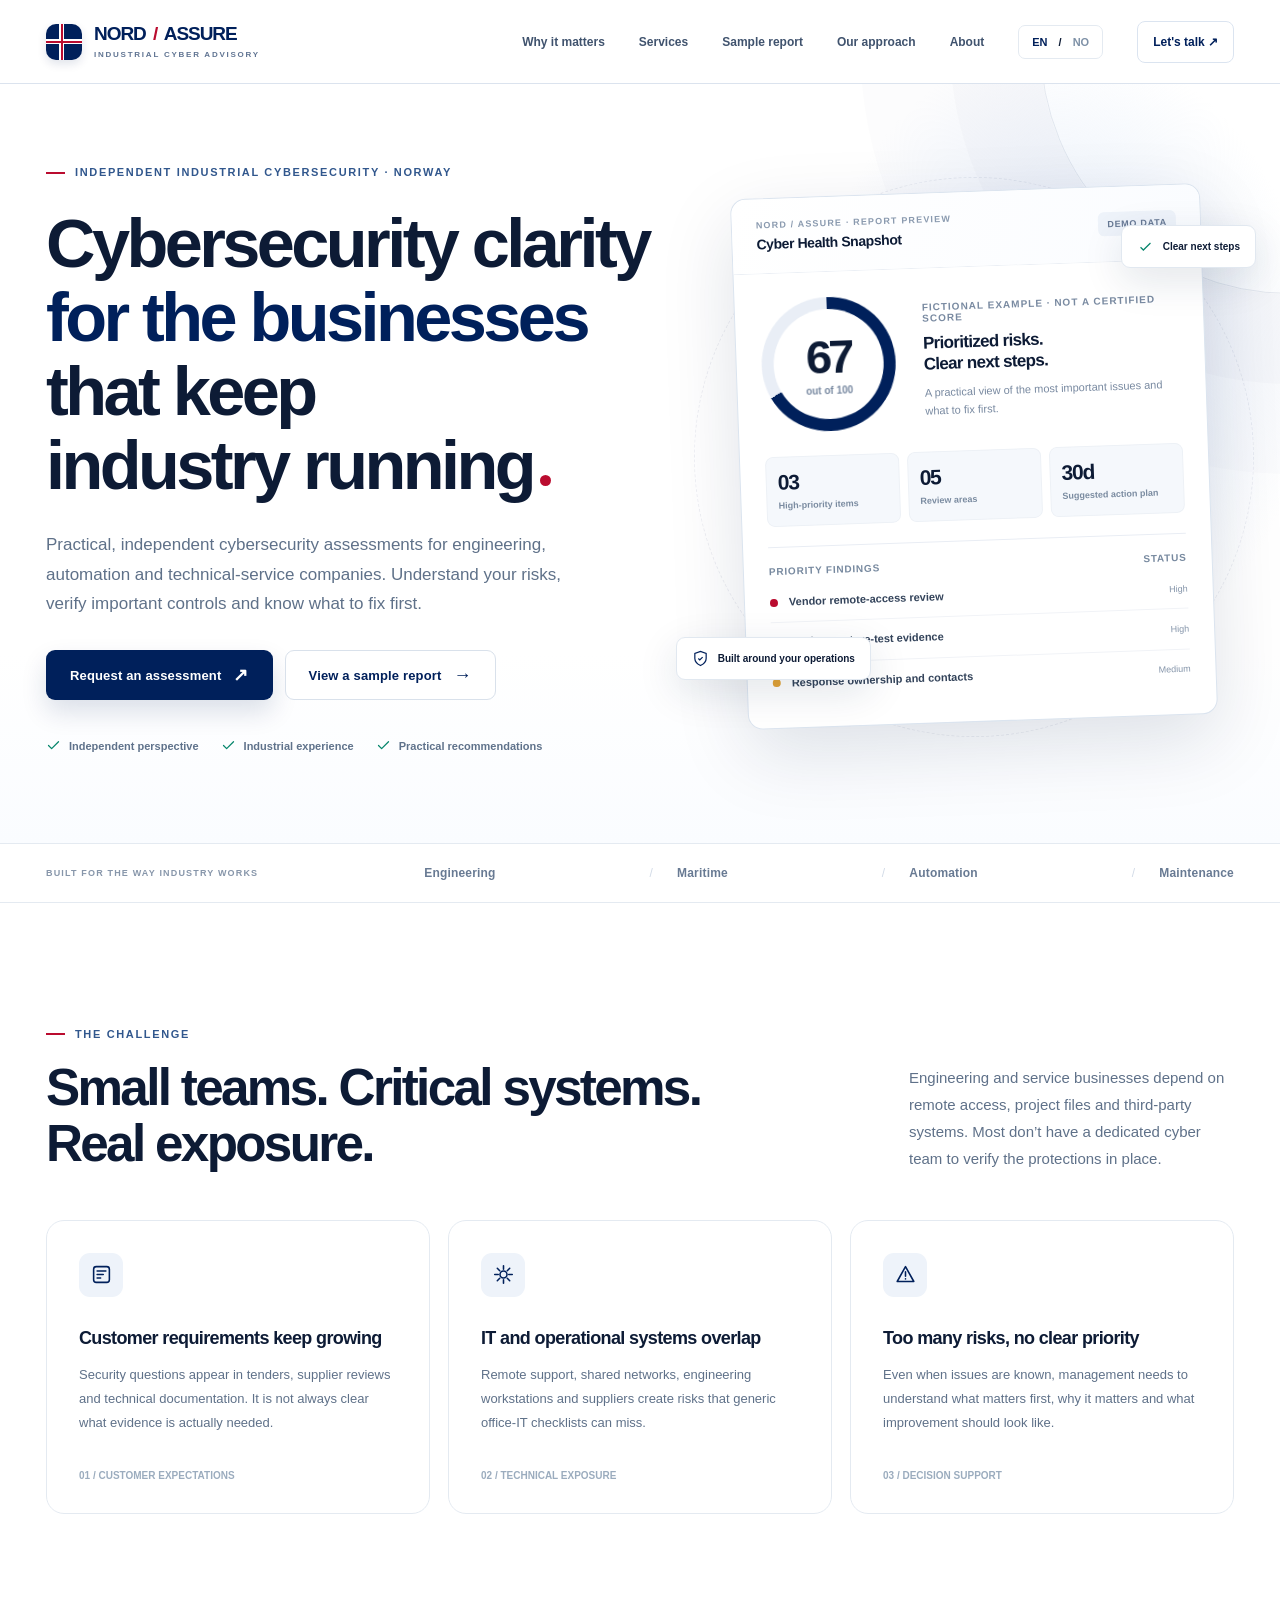
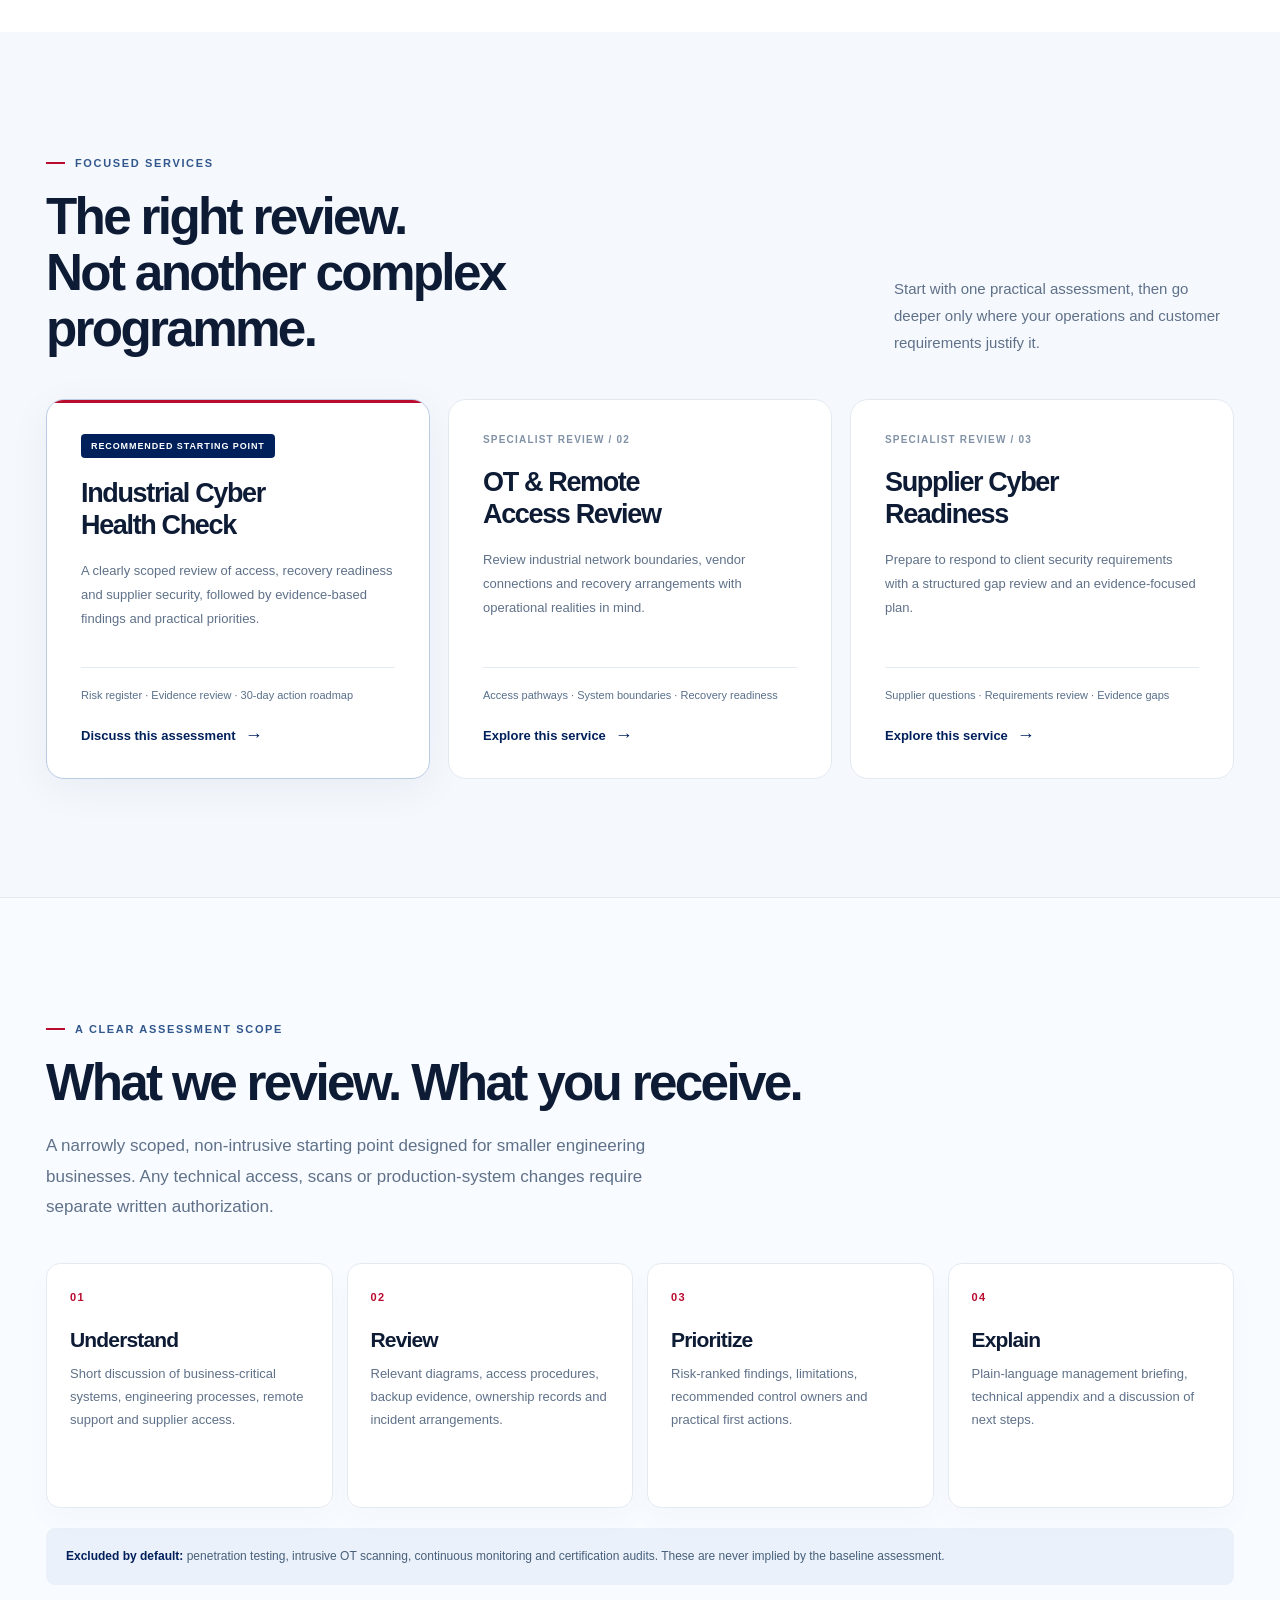
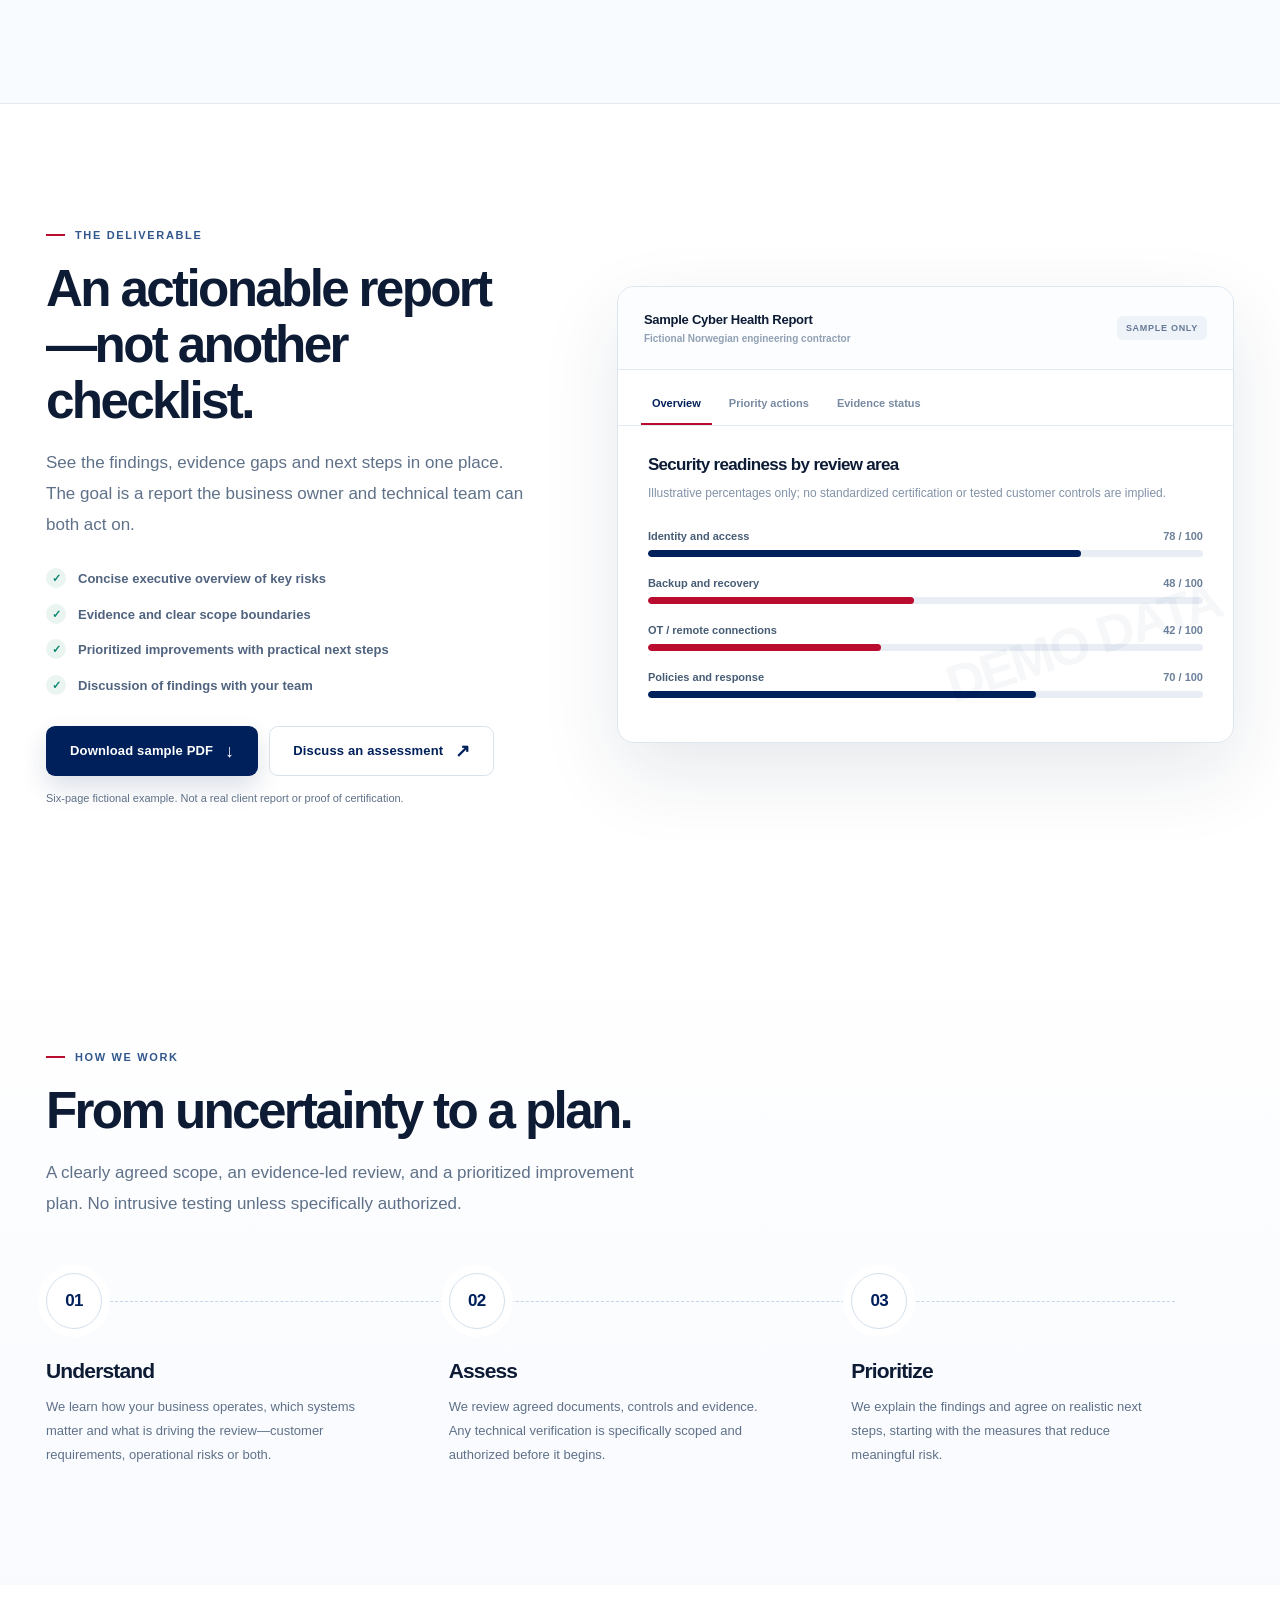
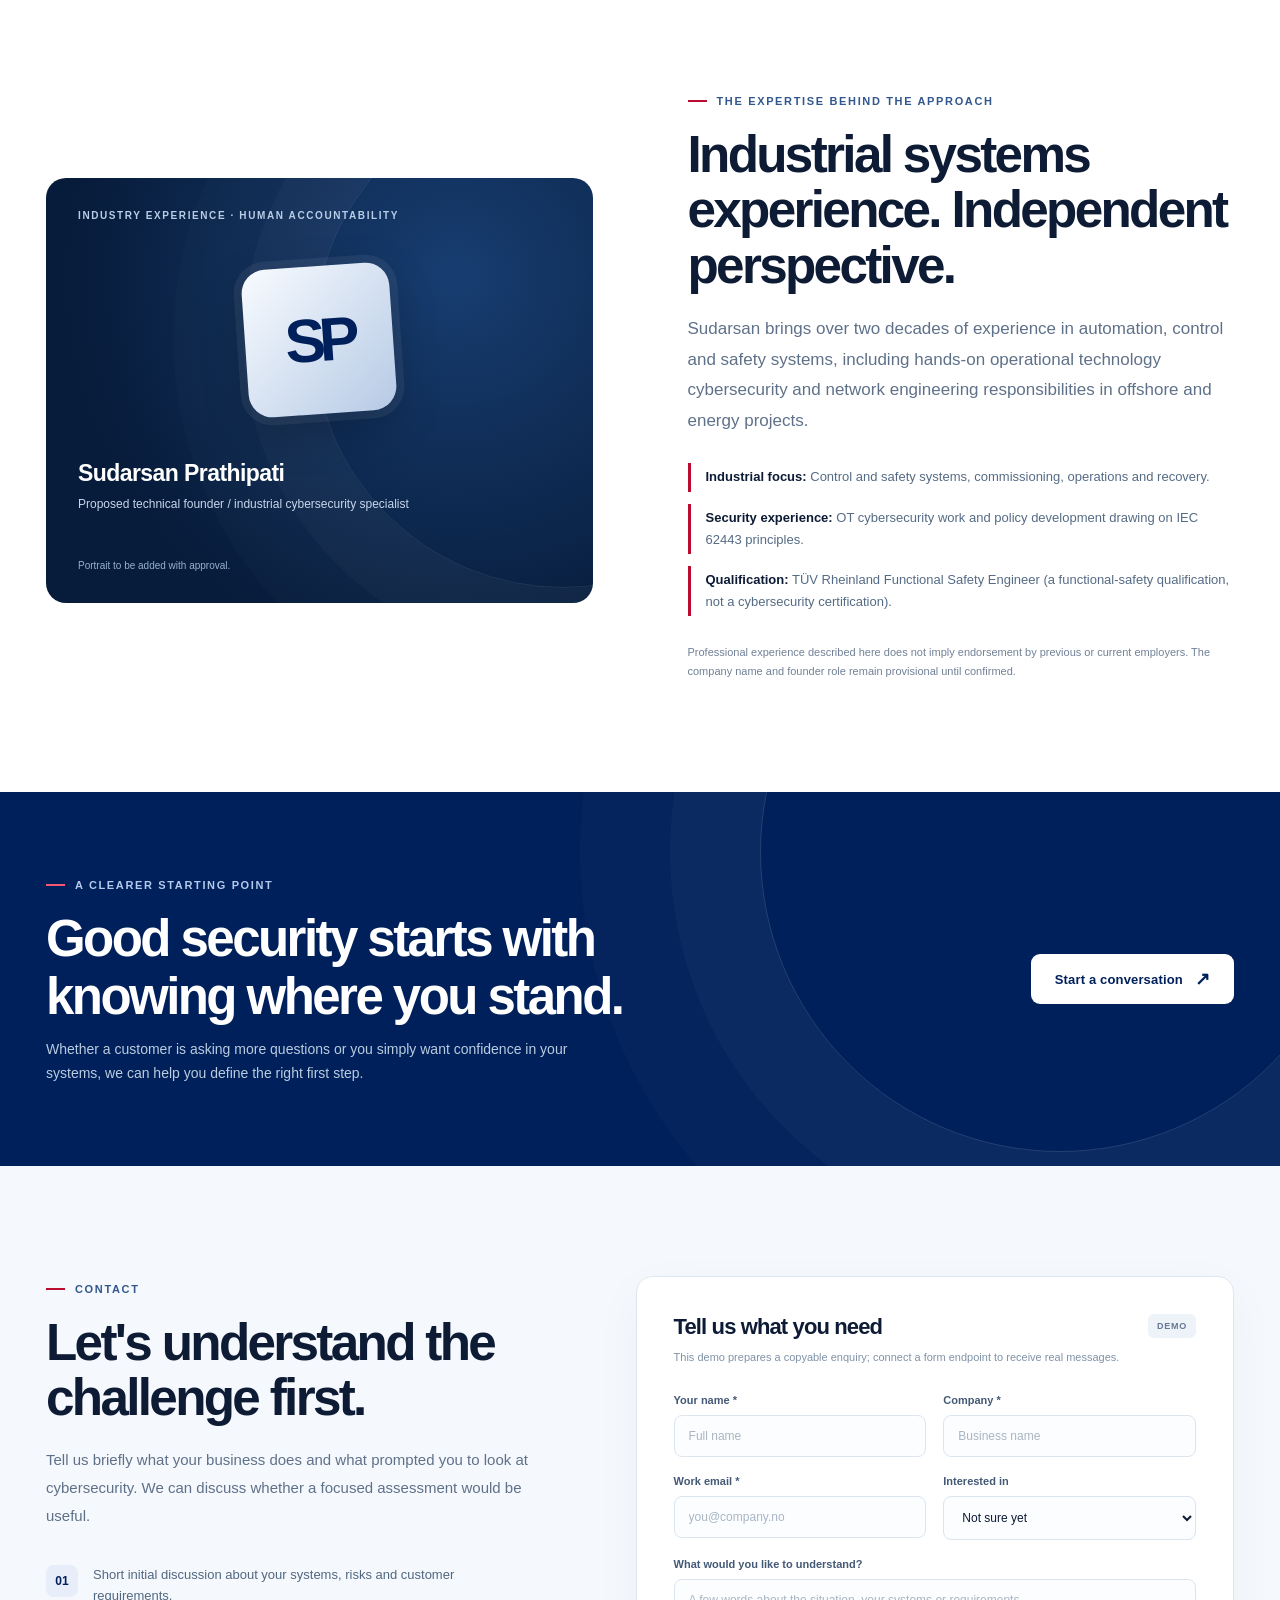
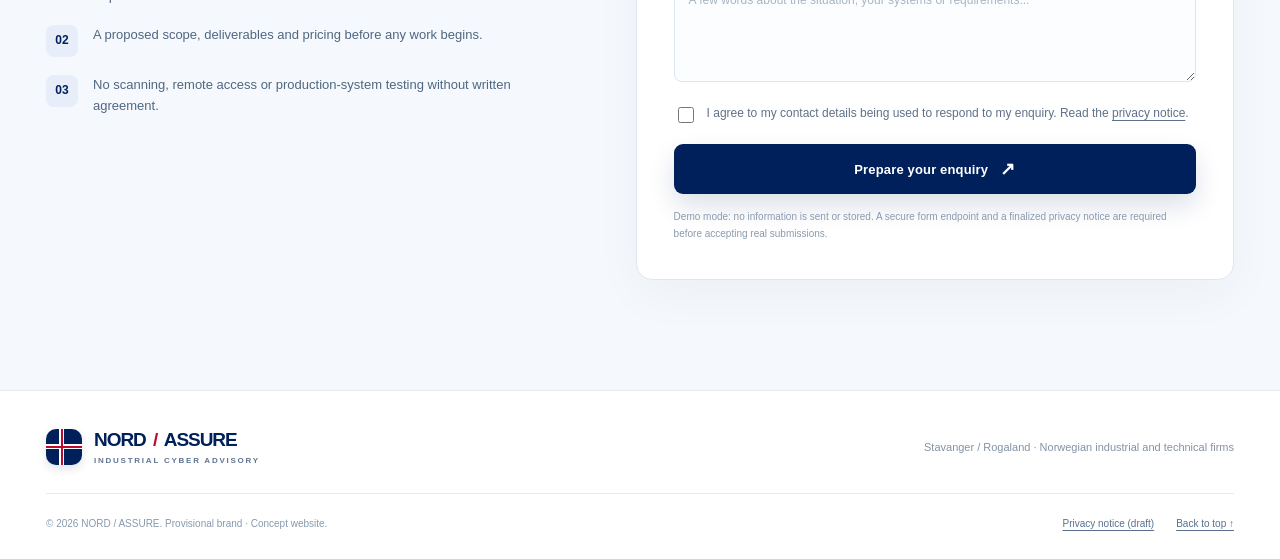
==== commit 28aa7a2d: "Refine hero headings in English and Norwegian index pages for improved clarity and styling" ====
--- a/en/index.html
+++ b/en/index.html
@@ -36,7 +36,7 @@
       <div class="container hero-grid">
         <div class="hero-content">
           <span class="eyebrow">Independent industrial cybersecurity · Norway</span>
-          <h1 id="hero-heading">Cybersecurity clarity<br/><span class="accent">for the businesses</span><br/>that keep industry running<span class="red-dot" aria-hidden="true"></span></h1>
+          <h1 id="hero-heading">Cybersecurity clarity <span class="accent">for <span class="hero-keep-together">the businesses</span></span> that keep <span class="hero-ending">industry running<span class="red-dot" aria-hidden="true"></span></span></h1>
           <p class="hero-lead">Practical, independent cybersecurity assessments for engineering, automation and technical-service companies. Understand your risks, verify important controls and know what to fix first.</p>
           <div class="hero-buttons">
             <a class="btn btn-primary" href="#contact">Request an assessment <span class="arrow" aria-hidden="true">↗</span></a>
--- a/assets/css/styles.css
+++ b/assets/css/styles.css
@@ -4,7 +4,7 @@
     --navy-dark: #071b3a;
     --red: #ba0c2f;
     --red-soft: #fbeaf0;
-    --ink: #0b1c37;
+    --ink: #0d1b35;
     --muted: #5f7189;
     --line: #e4eaf1;
     --wash: #f5f8fc;
@@ -61,14 +61,17 @@
   .mobile-toggle svg {width:22px;height:22px}
   .hero {background:radial-gradient(closest-side at 83% 36%, #edf3fb 0,rgba(237,243,251,.75) 65%,transparent 115%), linear-gradient(180deg,#fff 0%,#fff 75%,#fafcff 100%);position:relative;overflow:hidden;border-bottom:1px solid var(--line)}
   .hero::before {position:absolute;content:"";height:500px;width:500px;right:-260px;top:-290px;border:1px solid rgba(0,32,91,.09);border-radius:50%;box-shadow:0 0 0 90px rgba(0,32,91,.014),0 0 0 180px rgba(0,32,91,.012);pointer-events:none}
-  .hero-grid {min-height:685px;display:grid;grid-template-columns:1.08fr .92fr;align-items:center;gap:34px;padding:76px 0 90px}
-  .hero .eyebrow {margin-bottom:26px}
-  .hero h1 {font-family:var(--display);font-weight:800;letter-spacing:-.064em;line-height:1.045;font-size:clamp(54px,5.8vw,84px);margin:0 0 29px;max-width:690px}
+  .hero-grid {min-height:685px;display:grid;grid-template-columns:minmax(0,1.1fr) minmax(0,.9fr);align-items:center;gap:34px;padding:76px 0 90px}
+  .hero-content,.hero-art {min-width:0}
+  .hero .eyebrow {margin-bottom:26px;max-width:100%;line-height:1.45}
+  .hero h1 {font-family:var(--display);font-weight:760;letter-spacing:-.052em;line-height:1.08;font-size:clamp(50px,5.35vw,78px);margin:0 0 27px;max-width:690px;text-wrap:pretty}
   .hero h1 .accent {color:var(--navy)}
+  .hero-keep-together {white-space:nowrap}
+  .hero-ending {white-space:nowrap}
   .red-dot {display:inline-block;width:11px;height:11px;background:var(--red);border-radius:50%;margin-left:7px;transform:translateY(-3px)}
-  .hero-lead {max-width:545px;font-size:17px;line-height:1.85;color:var(--muted);margin:0 0 33px}
+  .hero-lead {max-width:530px;font-size:17px;line-height:1.75;color:var(--muted);margin:0 0 31px}
   .hero-buttons {display:flex;gap:12px;align-items:center;flex-wrap:wrap}
-  .hero-proof {display:flex;align-items:center;gap:22px;margin-top:43px;flex-wrap:wrap}
+  .hero-proof {display:flex;align-items:center;gap:22px;margin-top:38px;flex-wrap:wrap}
   .hero-proof span {font-size:11px;font-weight:730;color:#5f728b;display:inline-flex;gap:8px;align-items:center}
   .hero-proof svg {width:15px;height:15px;stroke:var(--green)}
   .hero-art {position:relative;min-height:530px;display:grid;place-items:center;perspective:1000px}
@@ -78,7 +81,7 @@
   .orbit.one::before,.orbit.two::after {content:"";display:block;background:var(--red);height:9px;width:9px;position:absolute;top:56px;left:68px;border:3px solid white;box-sizing:content-box;border-radius:50%;box-shadow:0 0 0 2px rgba(186,12,47,.1)}
   .orbit.two::after {top:auto;left:auto;bottom:49px;right:49px;background:var(--navy)}
   @keyframes turn {to {transform:rotate(360deg)}}
-  .dashboard {position:relative;z-index:2;width:min(100%,490px);border:1px solid #dbe4ef;background:#fff;box-shadow:0 25px 75px rgba(0,28,72,.13),0 1px 0 #fff inset;border-radius:15px;transform:rotate(-2deg);animation:floaty 8s ease-in-out infinite;overflow:visible}
+  .dashboard {position:relative;z-index:2;width:min(100%,470px);border:1px solid #dbe4ef;background:#fff;box-shadow:0 25px 75px rgba(0,28,72,.13),0 1px 0 #fff inset;border-radius:15px;transform:rotate(-2deg);animation:floaty 8s ease-in-out infinite;overflow:visible}
   @keyframes floaty {0%,100% {transform:translateY(0) rotate(-2deg)} 50% {transform:translateY(-10px) rotate(-1deg)}}
   .dash-top {padding:21px 24px;display:flex;justify-content:space-between;align-items:center;border-bottom:1px solid #ebeff5;background:linear-gradient(110deg,#fff,#fafcff);border-radius:15px 15px 0 0}
   .dash-top small,.dash-top strong {display:block}
@@ -248,7 +251,7 @@
   }
   @media (max-width:1100px) {
     .nav {gap:20px}
-    .hero h1 {font-size:66px}
+    .hero h1 {font-size:clamp(50px,6vw,61px)}
     .hero-grid {gap:10px}
     .float-note.a {right:-5px}
     .float-note.b {left:-5px}
@@ -264,8 +267,8 @@
     .nav.open {display:flex}
     .nav a {font-size:14px;padding:14px 8px}
     .nav .nav-cta {margin-top:8px;text-align:center}
-    .hero-grid {grid-template-columns:1fr;padding:65px 0 70px;gap:60px}
-    .hero h1 {max-width:690px;font-size:clamp(53px,9vw,79px)}
+    .hero-grid {grid-template-columns:minmax(0,1fr);padding:65px 0 70px;gap:60px}
+    .hero h1 {max-width:690px;font-size:clamp(49px,8.4vw,73px)}
     .hero-art {min-height:480px}
     .dashboard {max-width:470px}
     .problem-top,.services-intro {display:block}
@@ -285,8 +288,9 @@
   @media (max-width:540px) {
     .container {width:calc(100% - 32px)}
     .hero-grid {padding:52px 0 60px;gap:35px}
-    .hero h1 {font-size:clamp(46px,12vw,62px)}
+    .hero h1 {font-size:clamp(34px,10.2vw,56px)}
     .hero-lead {font-size:15px}
+    .hero-buttons .btn {width:100%}
     .hero-proof {gap:12px 16px;margin-top:32px}
     .hero-proof span {font-size:10px}
     .hero-art {min-height:400px}
@@ -333,6 +337,9 @@
     .footer-top,.footer-bottom {align-items:start;flex-direction:column}
     .modal-card {padding:27px 20px}
   }
+  @media (max-width:360px) {
+    .hero h1 {font-size:clamp(30px,9.8vw,36px)}
+  }
   @media (prefers-reduced-motion:reduce) {
     html {scroll-behavior:auto}
     *,*::before,*::after {animation-duration:.01ms !important;animation-iteration-count:1 !important;transition-duration:.01ms !important}
